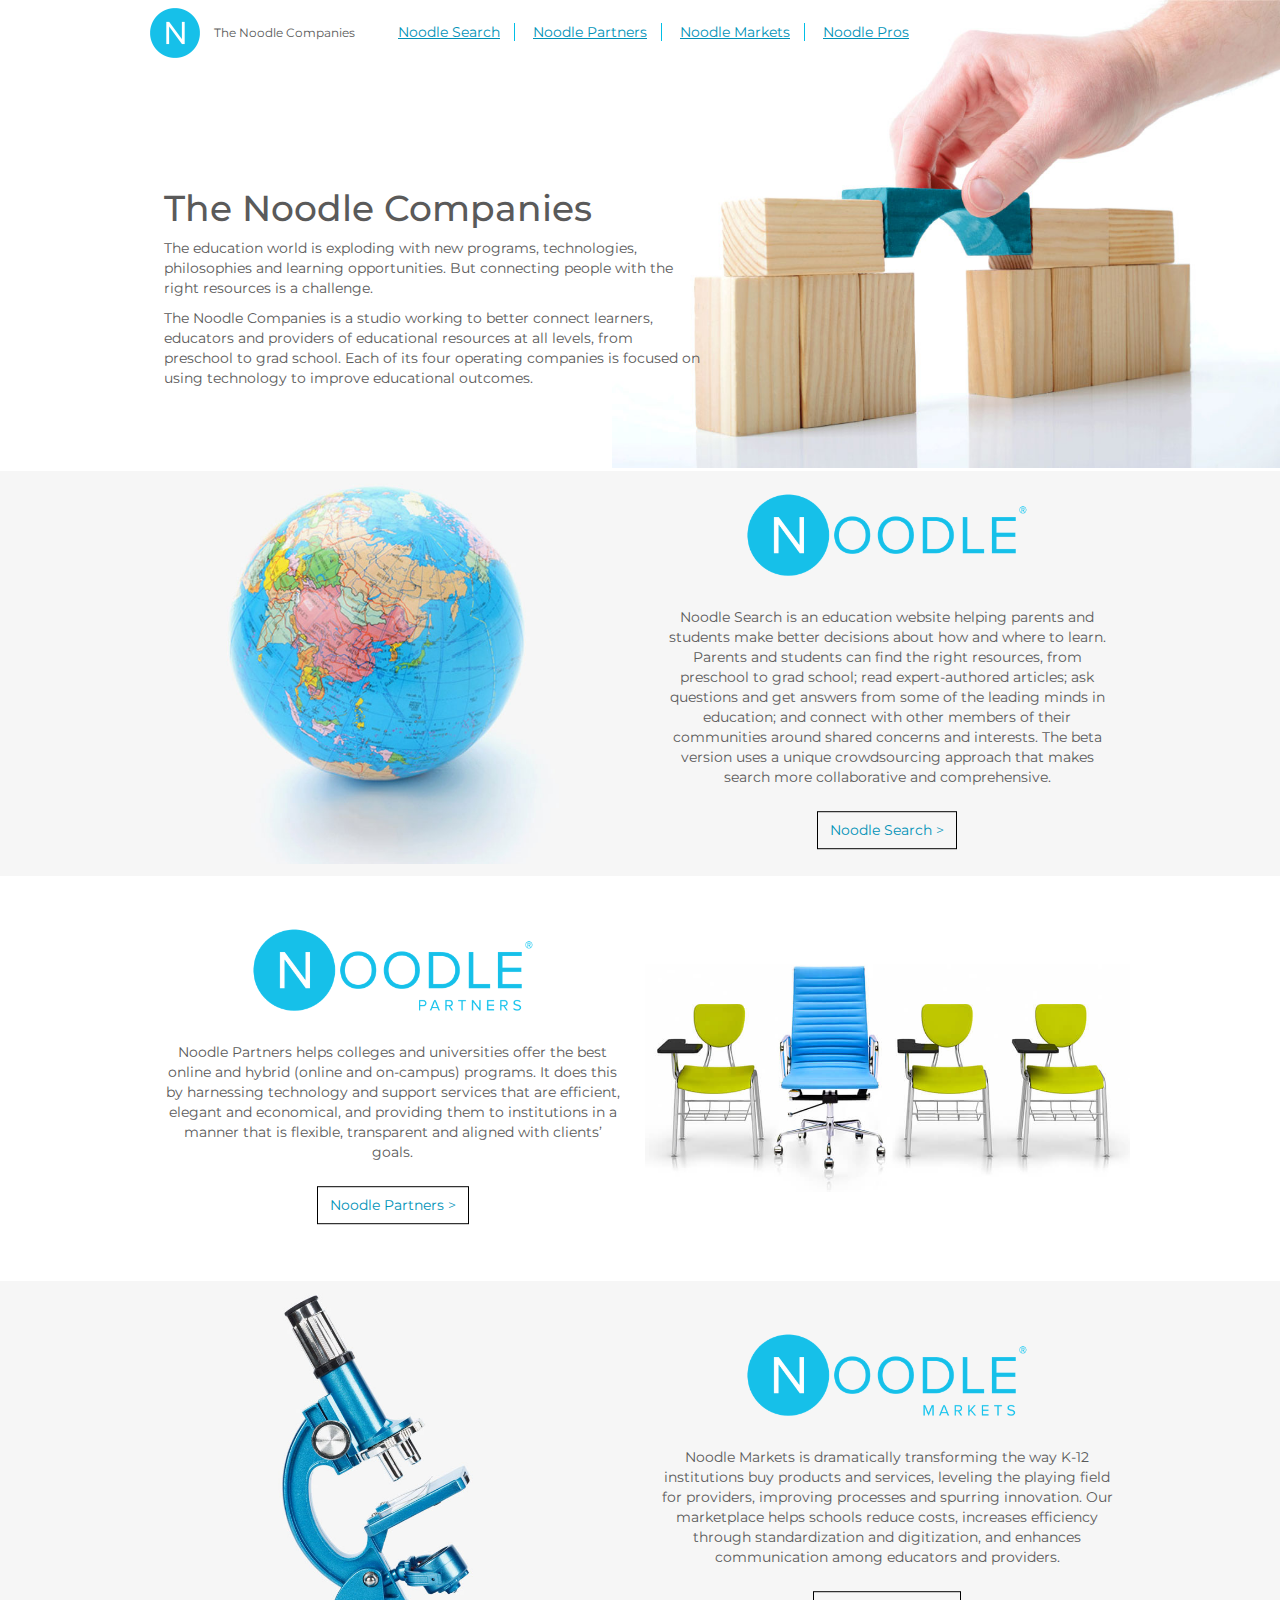
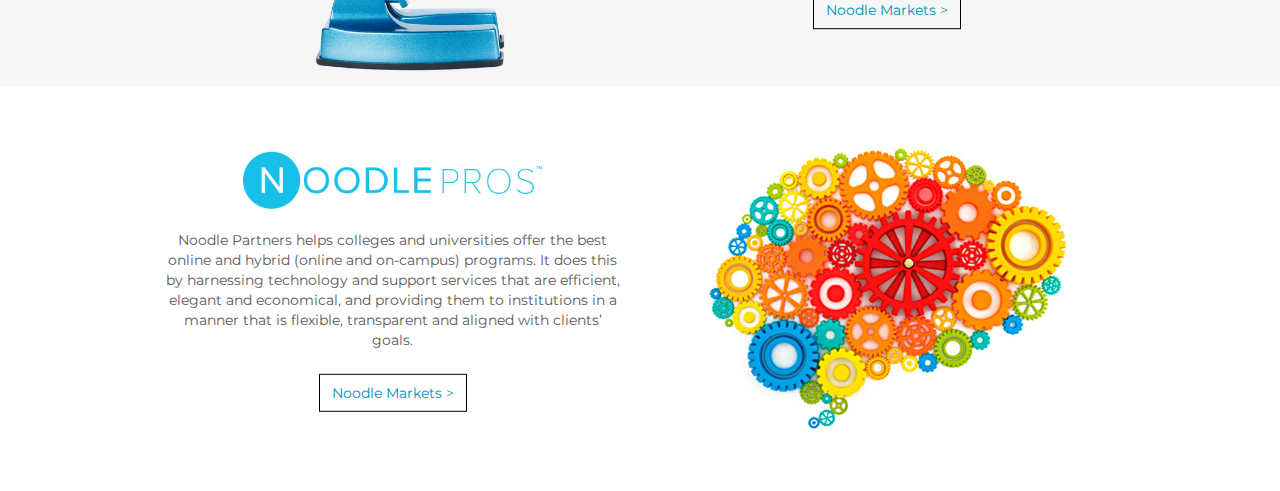
==== new_index.html @ 0f996d15 "fixed up top section -- lastly create mobile menu" ====
<!DOCTYPE html>

<!--

Hey there curious internet friend! 

We had to build this in one day, so it's not our usual high-quality stuff. That said: we're hiring!

https://www.noodle.com/careers

-->


<html lang="en">
  <head>
    <meta charset="utf-8">
    <meta http-equiv="X-UA-Compatible" content="IE=edge">
    <meta name="viewport" content="width=device-width, initial-scale=1">
    <!-- The above 3 meta tags *must* come first in the head; any other head content must come *after* these tags -->
    <meta name="description" content="">
    <meta name="author" content="">
    <!-- <link rel="icon" href="./favicon.ico"> -->

    <title>Noodle Companies</title>

    <link href='https://fonts.googleapis.com/css?family=Montserrat:400,700' rel='stylesheet' type='text/css'>
    <!-- Bootstrap core CSS -->
    <link href="./css/bootstrap.min.css" rel="stylesheet">
    <link rel="stylesheet" href="./css/styles.min.css">
    <!-- HTML5 shim and Respond.js for IE8 support of HTML5 elements and media queries -->
    <!--[if lt IE 9]>
      <script src="https://oss.maxcdn.com/html5shiv/3.7.2/html5shiv.min.js"></script>
      <script src="https://oss.maxcdn.com/respond/1.4.2/respond.min.js"></script>
    <![endif]-->

    <!-- Custom styles for this template -->
    <link href="./css/carousel.css" rel="stylesheet">
  </head>
<!-- NAVBAR
================================================== -->

  <body>
    
    <div class="abs building-block" style="background-image:url(./img/blue-block-banner.jpg);width: 100%;height: 52vh;background-size: cover;background-position: 50% 17%;"></div>
    
    <div class="navBar">
      <div class="wrapper">
        <div class="logo-container">
          <img src="./img/round-logo.png" alt="">
          <p>The Noodle Companies</p>
        </div>
        <div class="navItems">
          <a href="#search">Noodle Search</a>
          <a href="#partners">Noodle Partners</a>
          <a href="#markets">Noodle Markets</a>
          <a href="#pros">Noodle Pros</a>
        </div>
      </div>
    </div>

    <section id="partners" class="noodle-companies span12">
      <div class="wrapper">
        <div class="span7 copy">
          <div class="vertical-align">
            <h1 class="title">The Noodle Companies</h1>
            <p>The education world is exploding with new programs, technologies, philosophies and learning opportunities.  But connecting people with the right resources is a challenge.</p>
            <p>The Noodle Companies is a studio working to better connect learners, educators and providers of educational resources at all levels, from preschool to grad school.  Each of its four operating companies is focused on using technology to improve educational outcomes.</p>
          </div>
        </div>        
      </div>
    </section>
    <!--<section class="companies span12">
      <div class="wrapper">
        <div class="copy span5">
          <h1 class="title">The Noodle Companies</h1>
          <p>The education world is exploding with innovative new technologies, curricula, courses, and schools. But no one can find them, or know if they're any good.</p>
          <p>The mission of the Noodle Companies is to increase transparency and efficiency in education; in doing so, we'll make it easier for the better technologies, schools, and curricula to rise to the top. Our first three companies are starting to take shape:</p>
        </div>
        <div class="span7 col image-col">
          <img src="./img/blue-block.png" alt="">
        </div>
      </div>
    </section>-->

    <section id="search" class="noodle-search span12">
      <div class="wrapper">
        <div class="span6 image-col">
          <div class="vertical-align">
            <img src="./img/globe-gray.jpg" alt="">
          </div>
        </div>
        <div class="span6 col copy">
          <div class="vertical-align">
            <img src="./img/noodleLogo1000px.png" alt="">
            <p>Noodle Search is an education website helping parents and students make better decisions about how and where to learn. Parents and students can find the right resources, from preschool to grad school; read expert-authored articles; ask questions and get answers from some of the leading minds in education; and connect with other members of their communities around shared concerns and interests. The beta version uses a unique crowdsourcing approach that makes search more collaborative and comprehensive. </p>
            <div class="cta">
              <a href="">Noodle Search ></a>
            </div>
          </div>
        </div>
      </div>
    </section>

    <section id="partners" class="noodle-partners span12">
      <div class="wrapper">
        <div class="span6 copy">
          <div class="vertical-align">
            <img src="./img/noodlePartners1000px.png" alt="">
            <p>Noodle Partners helps colleges and universities offer the best online and hybrid (online and on-campus) programs.  It does this by harnessing technology and support services that are efficient, elegant and economical, and providing them to institutions in a manner that is flexible, transparent and aligned with clients’ goals. </p>
            <div class="cta">
              <a href="">Noodle Partners ></a>
            </div>
          </div>
        </div>
        <div class="span6 col image-col">
          <div class="vertical-align">
            <img class="vertical-align" src="./img/chairs.jpg" alt="">
          </div>
        </div>
      </div>
    </section>

    <section id="markets" class="noodle-markets span12">
      <div class="wrapper">
        <div class="span6 image-col">
          <div class="vertical-align">
            <img src="./img/microscope.jpg" alt="">
          </div>
        </div>
        <div class="span6 col copy">
          <div class="vertical-align">
            <img src="./img/noodleMarkets1000px.png" alt="">
            <p>Noodle Markets is dramatically transforming the way K-12 institutions buy products and services, leveling the playing field for providers, improving processes and spurring innovation. Our marketplace helps schools reduce costs, increases efficiency through standardization and digitization, and enhances communication among educators and providers. </p>
            <div class="cta">
              <a href="">Noodle Markets ></a>
            </div>
          </div>
        </div>
      </div>
    </section>

    <section id="pros" class="noodle-pros span12">
      <div class="wrapper">
        <div class="span6 copy">
          <div class="vertical-align">
            <img src="./img/noodlepros.png" alt="">
            <p>Noodle Partners helps colleges and universities offer the best online and hybrid (online and on-campus) programs.  It does this by harnessing technology and support services that are efficient, elegant and economical, and providing them to institutions in a manner that is flexible, transparent and aligned with clients’ goals. </p>
            <div class="cta">
              <a href="">Noodle Markets ></a>
            </div>
          </div>
        </div>
        <div class="span6 col image-col">
          <div class="vertical-align">
            <img style="padding:10%" src="./img/brain.jpg" alt="">
          </div>
        </div>
      </div>
    </section>

    <footer>

    </footer>
    <!-- Bootstrap core JavaScript
    ================================================== -->
    <!-- Placed at the end of the document so the pages load faster -->
    <script src="https://ajax.googleapis.com/ajax/libs/jquery/1.11.2/jquery.min.js"></script>
    <script src="./js/bootstrap.min.js"></script>
    <!-- IE10 viewport hack for Surface/desktop Windows 8 bug -->
    <script src="./js/ie10-viewport-bug-workaround.js"></script>
  </body>
</html>
---- css/styles.min.css ----
.span2{width:15.83333%;float:left}.span3{width:24.25%;float:left}.span4{width:32.66667%;float:left}.span5{width:41.08333%;float:left}.span6{width:49.5%;float:left}.span7{width:57.91667%;float:left}.span8{width:66.33333%;float:left}.span9{width:74.75%;float:left}.span10{width:83.16667%;float:left}.span11{width:91.58333%;float:left}.span12{width:100%;float:left}.rel,.vertical-align,.content-section,.noodle-search,.noodle-markets,.noodle-partners,.noodle-pros,.noodle-companies,.navBar,.noodle-search .wrapper .copy,.noodle-markets .wrapper .copy,.noodle-partners .wrapper .copy,.noodle-pros .wrapper .copy,.noodle-companies .wrapper .copy{position:relative}.center,.noodle-search .wrapper .image-col,.noodle-markets .wrapper .image-col,.noodle-partners .wrapper .image-col,.noodle-pros .wrapper .image-col,.noodle-companies .wrapper .image-col,.noodle-search .wrapper .copy,.noodle-markets .wrapper .copy,.noodle-partners .wrapper .copy,.noodle-pros .wrapper .copy,.noodle-companies .wrapper .copy{text-align:center}.abs{position:absolute}.col{margin-left:1%}img{max-width:100%;max-height:100%}.vertical-align{top:50%;transform:translateY(-50%)}.inline,.cta,.navBar .logo-container,.navBar .logo-container p,.navBar .navItems{display:inline-block}.overflow-hide{overflow:hidden}.content-section,.noodle-search,.noodle-markets,.noodle-partners,.noodle-pros,.noodle-companies{height:45vh;padding:0 17px}.cta{margin:1em 0;border:1px solid black;box-sizing:content-box}.cta a{padding:8px 12px;display:block}.wrapper{max-width:980px;margin:0 auto;height:100%}.navBar{padding:8px 14px;max-height:8vh;z-index:2}.navBar .logo-container{width:230px}.navBar .logo-container img{width:50px;margin-right:10px}.navBar .logo-container p{font-size:12px}.navBar .navItems a{padding:0 1em;text-decoration:underline;border-right:1px solid #00bfe7}.navBar .navItems a:last-child{border:none}.noodle-search.noodle-search,.noodle-search.noodle-markets,.noodle-markets.noodle-search,.noodle-markets.noodle-markets,.noodle-partners.noodle-search,.noodle-partners.noodle-markets,.noodle-pros.noodle-search,.noodle-pros.noodle-markets,.noodle-companies.noodle-search,.noodle-companies.noodle-markets{background-color:#F6F6F6}.noodle-search.noodle-companies,.noodle-markets.noodle-companies,.noodle-partners.noodle-companies,.noodle-pros.noodle-companies,.noodle-companies.noodle-companies{max-height:60vh}.noodle-search.noodle-companies .copy,.noodle-markets.noodle-companies .copy,.noodle-partners.noodle-companies .copy,.noodle-pros.noodle-companies .copy,.noodle-companies.noodle-companies .copy{text-align:left}.noodle-search .wrapper,.noodle-markets .wrapper,.noodle-partners .wrapper,.noodle-pros .wrapper,.noodle-companies .wrapper{padding:1% 0}.noodle-search .wrapper .image-col,.noodle-markets .wrapper .image-col,.noodle-partners .wrapper .image-col,.noodle-pros .wrapper .image-col,.noodle-companies .wrapper .image-col{height:100%;overflow:hidden}.noodle-search .wrapper .image-col .vertical-align,.noodle-markets .wrapper .image-col .vertical-align,.noodle-partners .wrapper .image-col .vertical-align,.noodle-pros .wrapper .image-col .vertical-align,.noodle-companies .wrapper .image-col .vertical-align{height:100%}.noodle-search .wrapper .image-col .vertical-align img,.noodle-markets .wrapper .image-col .vertical-align img,.noodle-partners .wrapper .image-col .vertical-align img,.noodle-pros .wrapper .image-col .vertical-align img,.noodle-companies .wrapper .image-col .vertical-align img{max-height:100%;object-fit:contain}.noodle-search .wrapper .copy,.noodle-markets .wrapper .copy,.noodle-partners .wrapper .copy,.noodle-pros .wrapper .copy,.noodle-companies .wrapper .copy{padding:.5em 1em;height:100%}.noodle-search .wrapper .copy img,.noodle-markets .wrapper .copy img,.noodle-partners .wrapper .copy img,.noodle-pros .wrapper .copy img,.noodle-companies .wrapper .copy img{width:300px;margin-bottom:1.5em}@media screen and (max-width: 900px){.span6,.span7{width:100%}.title{text-align:center}.vertical-align{top:0;transform:translateY(0)}.copy p{font-size:14px}.copy img{width:175px !important}.content-section,.noodle-search,.noodle-markets,.noodle-partners,.noodle-pros,.noodle-companies{height:auto}.image-col img{display:none}.building-block{display:none}}
---- css/carousel.css ----
/* GLOBAL STYLES
-------------------------------------------------- */
/* Padding below the footer and lighter body text */

body {
  padding-bottom: 40px;
  color: #5a5a5a;
}


/* CUSTOMIZE THE NAVBAR
-------------------------------------------------- */

/* Special class on .container surrounding .navbar, used for positioning it into place. */
.navbar-wrapper {
  position: absolute;
  top: 0;
  right: 0;
  left: 0;
  z-index: 20;
}

/* Flip around the padding for proper display in narrow viewports */
.navbar-wrapper > .container {
  padding-right: 0;
  padding-left: 0;
}
.navbar-wrapper .navbar {
  padding-right: 15px;
  padding-left: 15px;
}
.navbar-wrapper .navbar .container {
  width: auto;
}


/* CUSTOMIZE THE CAROUSEL
-------------------------------------------------- */

/* Carousel base class */
.carousel {
  height: 400px;
  margin-bottom: 60px;
}
/* Since positioning the image, we need to help out the caption */

.carousel-caption {
  z-index: 10;
    top: 0px;
    bottom: auto;
}

@media screen and (min-width: 768px) {
  .carousel-caption {
  left:15%;
  right:15%;
  padding-bottom:10px;
  top:10px;
}
}

/* Declare heights because of positioning of img element */
.carousel .item {
  height: 400px;
  background-color: #777;
}
.carousel-inner > .item > img {
  position: absolute;
  top: 0;
  left: 0;
  min-width: 100%;
  height: 500px;
}


/* MARKETING CONTENT
-------------------------------------------------- */

/* Center align the text within the three columns below the carousel */
.marketing .col-lg-4 {
  margin-bottom: 20px;
  text-align: center;
}
.marketing h2 {
  font-weight: normal;
}
.marketing .col-lg-4 p {
  margin-right: 10px;
  margin-left: 10px;
}


/* Featurettes
------------------------- */

.featurette-divider {
  margin: 80px 0; /* Space out the Bootstrap <hr> more */
}

/* Thin out the marketing headings */
.featurette-heading {
  font-weight: 300;
  line-height: 1;
  letter-spacing: -1px;
}


/* RESPONSIVE CSS
-------------------------------------------------- */

@media (min-width: 768px) {
  /* Navbar positioning foo */
  .navbar-wrapper {
    margin-top: 20px;
  }
  .navbar-wrapper .container {
    padding-right: 15px;
    padding-left: 15px;
  }
  .navbar-wrapper .navbar {
    padding-right: 0;
    padding-left: 0;
  }

  /* The navbar becomes detached from the top, so we round the corners */
  .navbar-wrapper .navbar {
    border-radius: 4px;
  }

  /* Bump up size of carousel content */
  .carousel-caption p {
    margin-bottom: 20px;
    font-size: 21px;
    line-height: 1.4;
  }

  .featurette-heading {
    font-size: 50px;
  }
}

@media (min-width: 992px) {
  .featurette-heading {
    margin-top: 120px;
  }
}
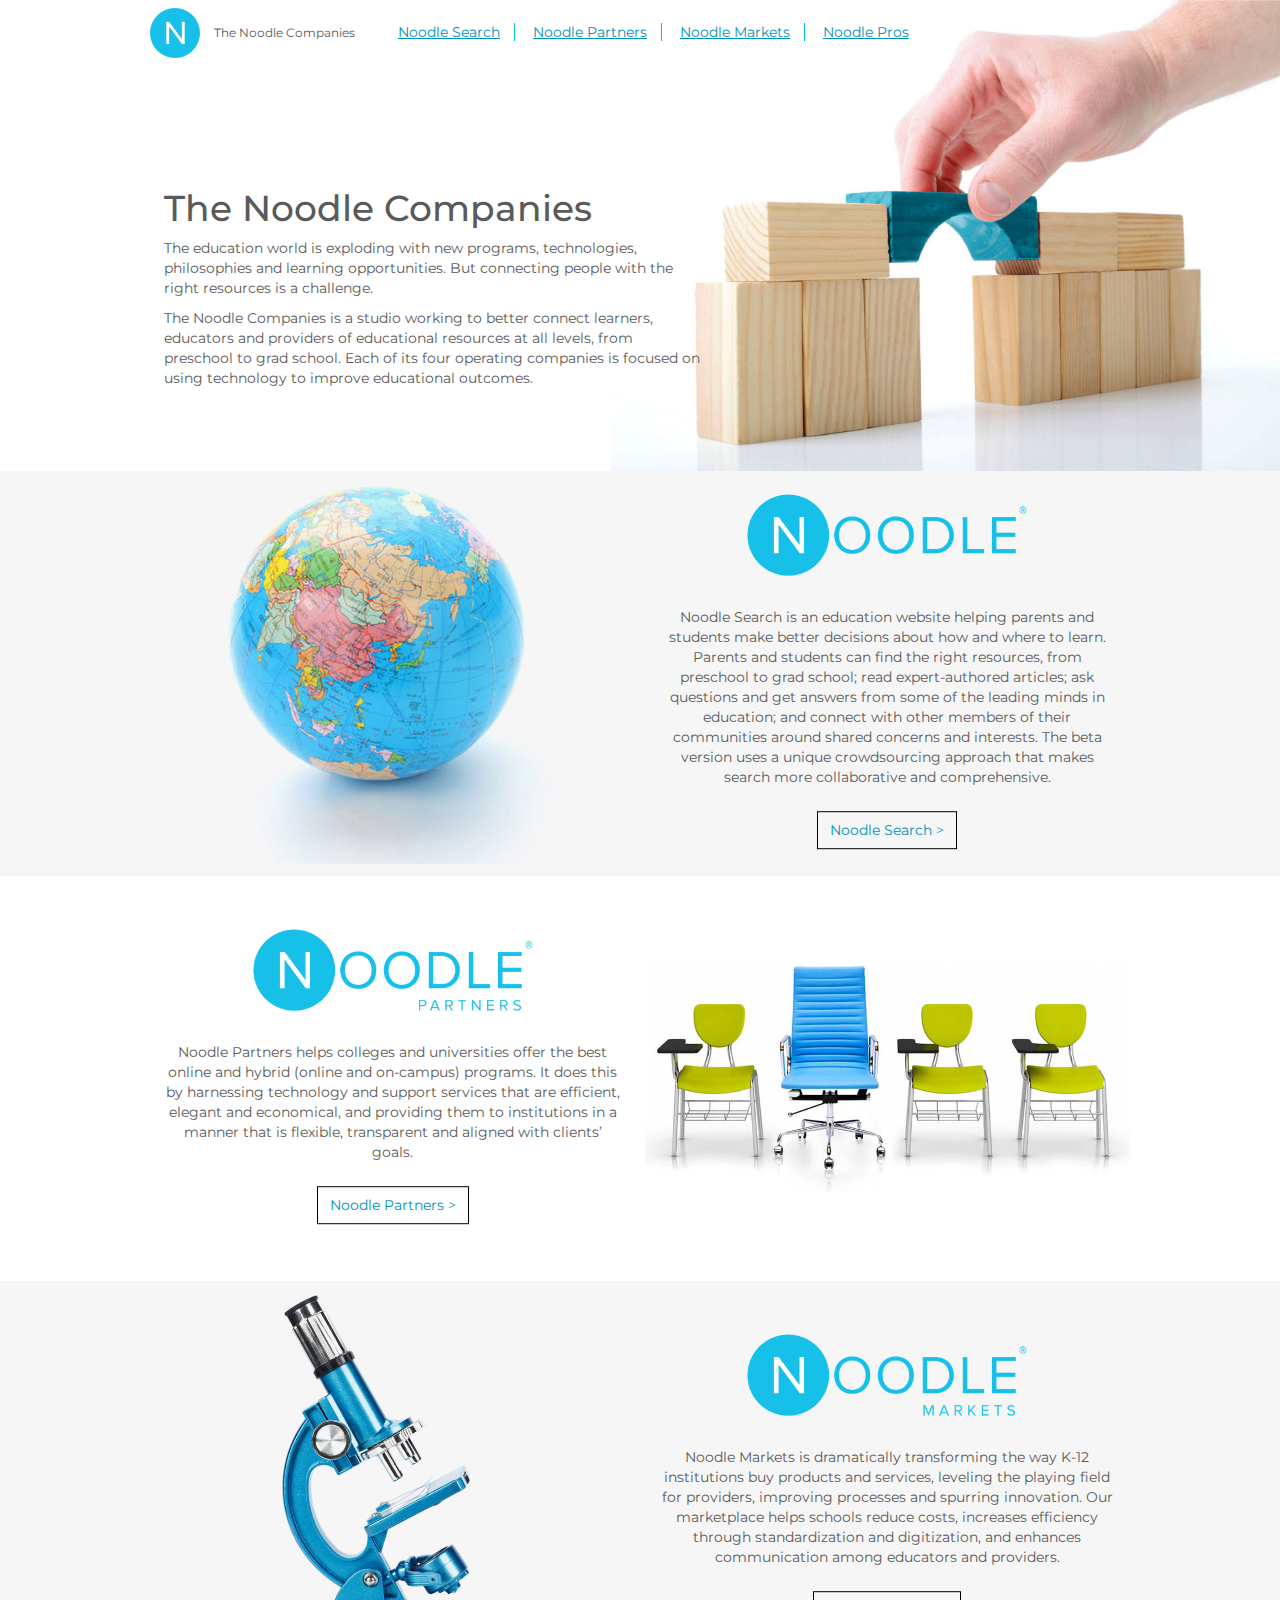
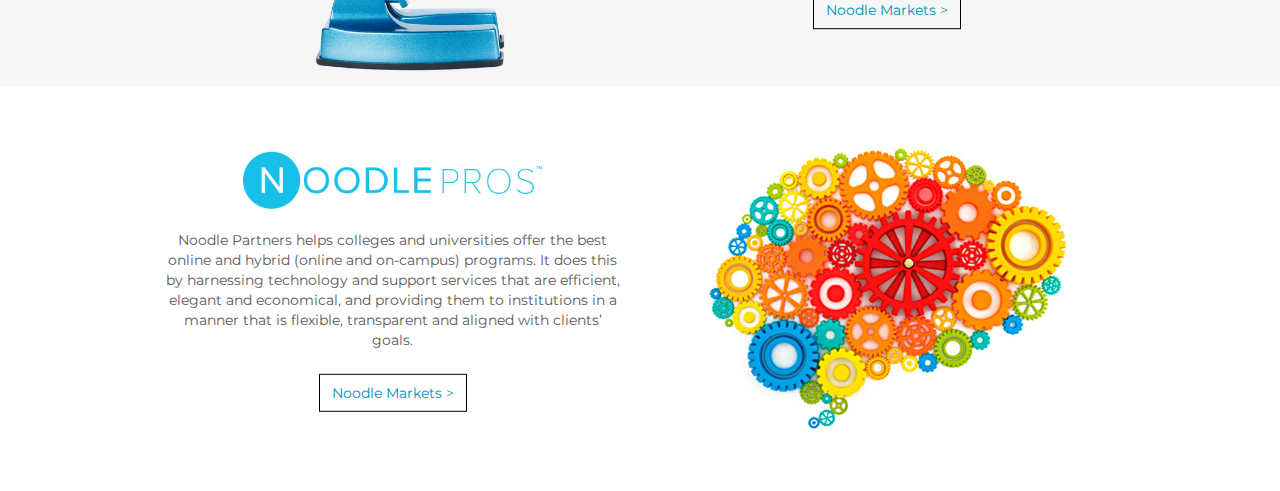
==== commit d57b3259: "minor size adjustment" ====
--- a/new_index.html
+++ b/new_index.html
@@ -43,7 +43,7 @@
 
   <body>
     
-    <div class="abs building-block" style="background-image:url(./img/blue-block-banner.jpg);width: 100%;height: 52vh;background-size: cover;background-position: 50% 17%;"></div>
+    <div class="abs building-block" style="background-image:url(./img/blue-block-banner.jpg);width: 100%;height: 53vh;background-size: cover;background-position: 50% 17%;"></div>
     
     <div class="navBar">
       <div class="wrapper">
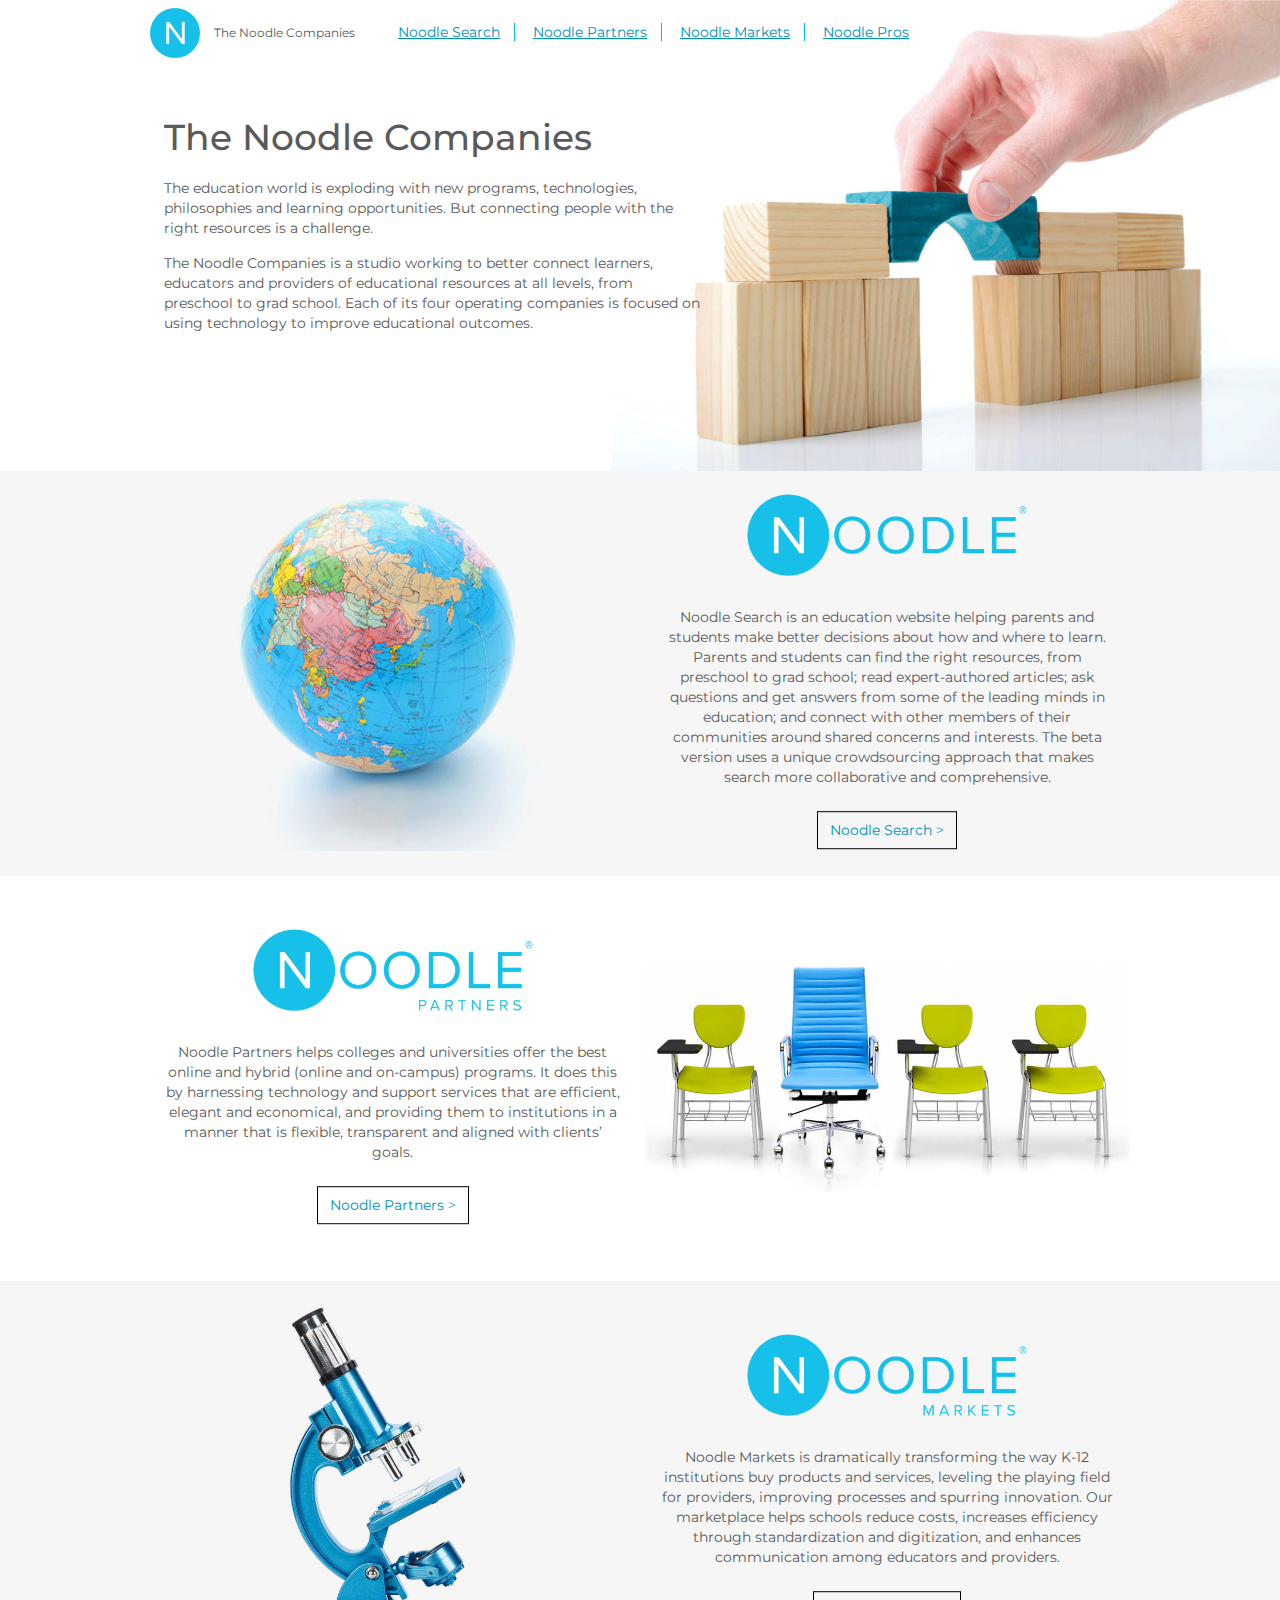
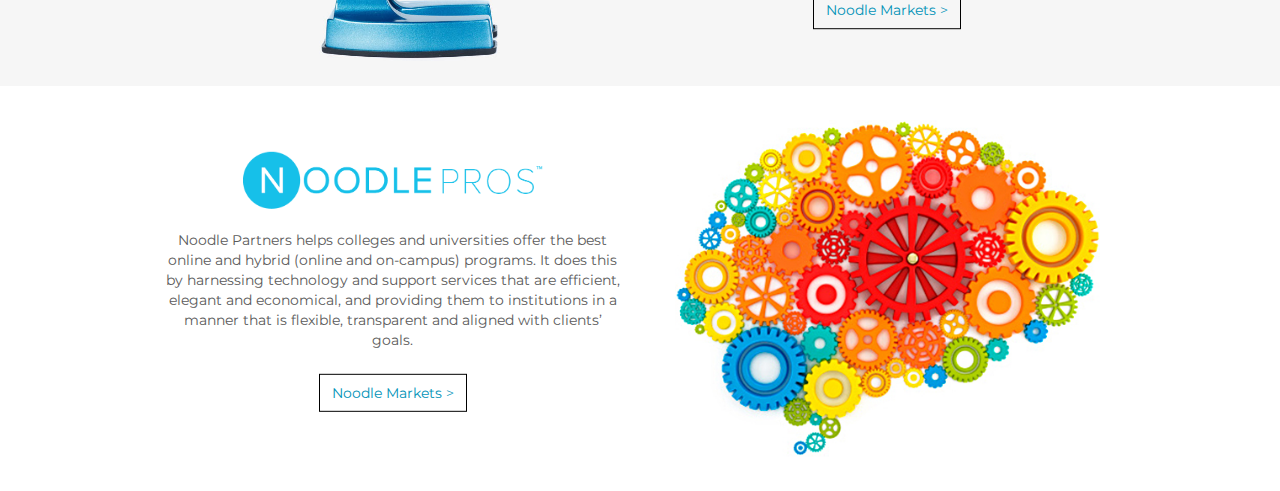
==== commit 1958132b: "space adjustments" ====
--- a/new_index.html
+++ b/new_index.html
@@ -63,11 +63,9 @@
     <section id="partners" class="noodle-companies span12">
       <div class="wrapper">
         <div class="span7 copy">
-          <div class="vertical-align">
-            <h1 class="title">The Noodle Companies</h1>
-            <p>The education world is exploding with new programs, technologies, philosophies and learning opportunities.  But connecting people with the right resources is a challenge.</p>
-            <p>The Noodle Companies is a studio working to better connect learners, educators and providers of educational resources at all levels, from preschool to grad school.  Each of its four operating companies is focused on using technology to improve educational outcomes.</p>
-          </div>
+          <h1 class="title">The Noodle Companies</h1>
+          <p>The education world is exploding with new programs, technologies, philosophies and learning opportunities.  But connecting people with the right resources is a challenge.</p>
+          <p>The Noodle Companies is a studio working to better connect learners, educators and providers of educational resources at all levels, from preschool to grad school.  Each of its four operating companies is focused on using technology to improve educational outcomes.</p>
         </div>        
       </div>
     </section>
@@ -154,7 +152,7 @@
         </div>
         <div class="span6 col image-col">
           <div class="vertical-align">
-            <img style="padding:10%" src="./img/brain.jpg" alt="">
+            <img style="padding:2%" src="./img/brain.jpg" alt="">
           </div>
         </div>
       </div>
--- a/css/styles.min.css
+++ b/css/styles.min.css
@@ -1 +1 @@
-.span2{width:15.83333%;float:left}.span3{width:24.25%;float:left}.span4{width:32.66667%;float:left}.span5{width:41.08333%;float:left}.span6{width:49.5%;float:left}.span7{width:57.91667%;float:left}.span8{width:66.33333%;float:left}.span9{width:74.75%;float:left}.span10{width:83.16667%;float:left}.span11{width:91.58333%;float:left}.span12{width:100%;float:left}.rel,.vertical-align,.content-section,.noodle-search,.noodle-markets,.noodle-partners,.noodle-pros,.noodle-companies,.navBar,.noodle-search .wrapper .copy,.noodle-markets .wrapper .copy,.noodle-partners .wrapper .copy,.noodle-pros .wrapper .copy,.noodle-companies .wrapper .copy{position:relative}.center,.noodle-search .wrapper .image-col,.noodle-markets .wrapper .image-col,.noodle-partners .wrapper .image-col,.noodle-pros .wrapper .image-col,.noodle-companies .wrapper .image-col,.noodle-search .wrapper .copy,.noodle-markets .wrapper .copy,.noodle-partners .wrapper .copy,.noodle-pros .wrapper .copy,.noodle-companies .wrapper .copy{text-align:center}.abs{position:absolute}.col{margin-left:1%}img{max-width:100%;max-height:100%}.vertical-align{top:50%;transform:translateY(-50%)}.inline,.cta,.navBar .logo-container,.navBar .logo-container p,.navBar .navItems{display:inline-block}.overflow-hide{overflow:hidden}.content-section,.noodle-search,.noodle-markets,.noodle-partners,.noodle-pros,.noodle-companies{height:45vh;padding:0 17px}.cta{margin:1em 0;border:1px solid black;box-sizing:content-box}.cta a{padding:8px 12px;display:block}.wrapper{max-width:980px;margin:0 auto;height:100%}.navBar{padding:8px 14px;max-height:8vh;z-index:2}.navBar .logo-container{width:230px}.navBar .logo-container img{width:50px;margin-right:10px}.navBar .logo-container p{font-size:12px}.navBar .navItems a{padding:0 1em;text-decoration:underline;border-right:1px solid #00bfe7}.navBar .navItems a:last-child{border:none}.noodle-search.noodle-search,.noodle-search.noodle-markets,.noodle-markets.noodle-search,.noodle-markets.noodle-markets,.noodle-partners.noodle-search,.noodle-partners.noodle-markets,.noodle-pros.noodle-search,.noodle-pros.noodle-markets,.noodle-companies.noodle-search,.noodle-companies.noodle-markets{background-color:#F6F6F6}.noodle-search.noodle-companies,.noodle-markets.noodle-companies,.noodle-partners.noodle-companies,.noodle-pros.noodle-companies,.noodle-companies.noodle-companies{max-height:60vh}.noodle-search.noodle-companies .copy,.noodle-markets.noodle-companies .copy,.noodle-partners.noodle-companies .copy,.noodle-pros.noodle-companies .copy,.noodle-companies.noodle-companies .copy{text-align:left}.noodle-search .wrapper,.noodle-markets .wrapper,.noodle-partners .wrapper,.noodle-pros .wrapper,.noodle-companies .wrapper{padding:1% 0}.noodle-search .wrapper .image-col,.noodle-markets .wrapper .image-col,.noodle-partners .wrapper .image-col,.noodle-pros .wrapper .image-col,.noodle-companies .wrapper .image-col{height:100%;overflow:hidden}.noodle-search .wrapper .image-col .vertical-align,.noodle-markets .wrapper .image-col .vertical-align,.noodle-partners .wrapper .image-col .vertical-align,.noodle-pros .wrapper .image-col .vertical-align,.noodle-companies .wrapper .image-col .vertical-align{height:100%}.noodle-search .wrapper .image-col .vertical-align img,.noodle-markets .wrapper .image-col .vertical-align img,.noodle-partners .wrapper .image-col .vertical-align img,.noodle-pros .wrapper .image-col .vertical-align img,.noodle-companies .wrapper .image-col .vertical-align img{max-height:100%;object-fit:contain}.noodle-search .wrapper .copy,.noodle-markets .wrapper .copy,.noodle-partners .wrapper .copy,.noodle-pros .wrapper .copy,.noodle-companies .wrapper .copy{padding:.5em 1em;height:100%}.noodle-search .wrapper .copy img,.noodle-markets .wrapper .copy img,.noodle-partners .wrapper .copy img,.noodle-pros .wrapper .copy img,.noodle-companies .wrapper .copy img{width:300px;margin-bottom:1.5em}@media screen and (max-width: 900px){.span6,.span7{width:100%}.title{text-align:center}.vertical-align{top:0;transform:translateY(0)}.copy p{font-size:14px}.copy img{width:175px !important}.content-section,.noodle-search,.noodle-markets,.noodle-partners,.noodle-pros,.noodle-companies{height:auto}.image-col img{display:none}.building-block{display:none}}
+.span2{width:15.83333%;float:left}.span3{width:24.25%;float:left}.span4{width:32.66667%;float:left}.span5{width:41.08333%;float:left}.span6{width:49.5%;float:left}.span7{width:57.91667%;float:left}.span8{width:66.33333%;float:left}.span9{width:74.75%;float:left}.span10{width:83.16667%;float:left}.span11{width:91.58333%;float:left}.span12{width:100%;float:left}.rel,.vertical-align,.content-section,.noodle-search,.noodle-markets,.noodle-partners,.noodle-pros,.noodle-companies,.navBar,.noodle-search .wrapper .copy,.noodle-markets .wrapper .copy,.noodle-partners .wrapper .copy,.noodle-pros .wrapper .copy,.noodle-companies .wrapper .copy{position:relative}.center,.noodle-search .wrapper .image-col,.noodle-markets .wrapper .image-col,.noodle-partners .wrapper .image-col,.noodle-pros .wrapper .image-col,.noodle-companies .wrapper .image-col,.noodle-search .wrapper .copy,.noodle-markets .wrapper .copy,.noodle-partners .wrapper .copy,.noodle-pros .wrapper .copy,.noodle-companies .wrapper .copy{text-align:center}.abs{position:absolute}.col{margin-left:1%}img{max-width:100%;max-height:100%}.vertical-align{top:50%;transform:translateY(-50%)}.title{margin-bottom:20px}.inline,.cta,.navBar .logo-container,.navBar .logo-container p,.navBar .navItems{display:inline-block}.overflow-hide{overflow:hidden}.content-section,.noodle-search,.noodle-markets,.noodle-partners,.noodle-pros,.noodle-companies{height:45vh;padding:0 17px}.cta{margin:1em 0;border:1px solid black;box-sizing:content-box}.cta a{padding:8px 12px;display:block}.wrapper{max-width:980px;margin:0 auto;height:100%}.navBar{padding:8px 14px;max-height:8vh;z-index:2}.navBar .logo-container{width:230px}.navBar .logo-container img{width:50px;margin-right:10px}.navBar .logo-container p{font-size:12px}.navBar .navItems a{padding:0 1em;text-decoration:underline;border-right:1px solid #00bfe7}.navBar .navItems a:last-child{border:none}.noodle-search.noodle-search,.noodle-search.noodle-markets,.noodle-markets.noodle-search,.noodle-markets.noodle-markets,.noodle-partners.noodle-search,.noodle-partners.noodle-markets,.noodle-pros.noodle-search,.noodle-pros.noodle-markets,.noodle-companies.noodle-search,.noodle-companies.noodle-markets{background-color:#F6F6F6}.noodle-search.noodle-companies,.noodle-markets.noodle-companies,.noodle-partners.noodle-companies,.noodle-pros.noodle-companies,.noodle-companies.noodle-companies{max-height:60vh}.noodle-search.noodle-companies .copy,.noodle-markets.noodle-companies .copy,.noodle-partners.noodle-companies .copy,.noodle-pros.noodle-companies .copy,.noodle-companies.noodle-companies .copy{text-align:left}.noodle-search.noodle-companies .copy p,.noodle-markets.noodle-companies .copy p,.noodle-partners.noodle-companies .copy p,.noodle-pros.noodle-companies .copy p,.noodle-companies.noodle-companies .copy p{margin-bottom:15px}.noodle-search .wrapper,.noodle-markets .wrapper,.noodle-partners .wrapper,.noodle-pros .wrapper,.noodle-companies .wrapper{padding:2% 0}.noodle-search .wrapper .image-col,.noodle-markets .wrapper .image-col,.noodle-partners .wrapper .image-col,.noodle-pros .wrapper .image-col,.noodle-companies .wrapper .image-col{height:100%;overflow:hidden}.noodle-search .wrapper .image-col .vertical-align,.noodle-markets .wrapper .image-col .vertical-align,.noodle-partners .wrapper .image-col .vertical-align,.noodle-pros .wrapper .image-col .vertical-align,.noodle-companies .wrapper .image-col .vertical-align{height:100%}.noodle-search .wrapper .image-col .vertical-align img,.noodle-markets .wrapper .image-col .vertical-align img,.noodle-partners .wrapper .image-col .vertical-align img,.noodle-pros .wrapper .image-col .vertical-align img,.noodle-companies .wrapper .image-col .vertical-align img{max-height:100%;object-fit:contain}.noodle-search .wrapper .copy,.noodle-markets .wrapper .copy,.noodle-partners .wrapper .copy,.noodle-pros .wrapper .copy,.noodle-companies .wrapper .copy{padding:.5em 1em;height:100%}.noodle-search .wrapper .copy img,.noodle-markets .wrapper .copy img,.noodle-partners .wrapper .copy img,.noodle-pros .wrapper .copy img,.noodle-companies .wrapper .copy img{width:300px;margin-bottom:1.5em}@media screen and (max-width: 900px){.span6,.span7{width:100%}.title{text-align:center}.vertical-align{top:0;transform:translateY(0)}.copy p{font-size:14px}.copy img{width:175px !important}.content-section,.noodle-search,.noodle-markets,.noodle-partners,.noodle-pros,.noodle-companies{height:auto}.image-col img{display:none}.building-block{display:none}}
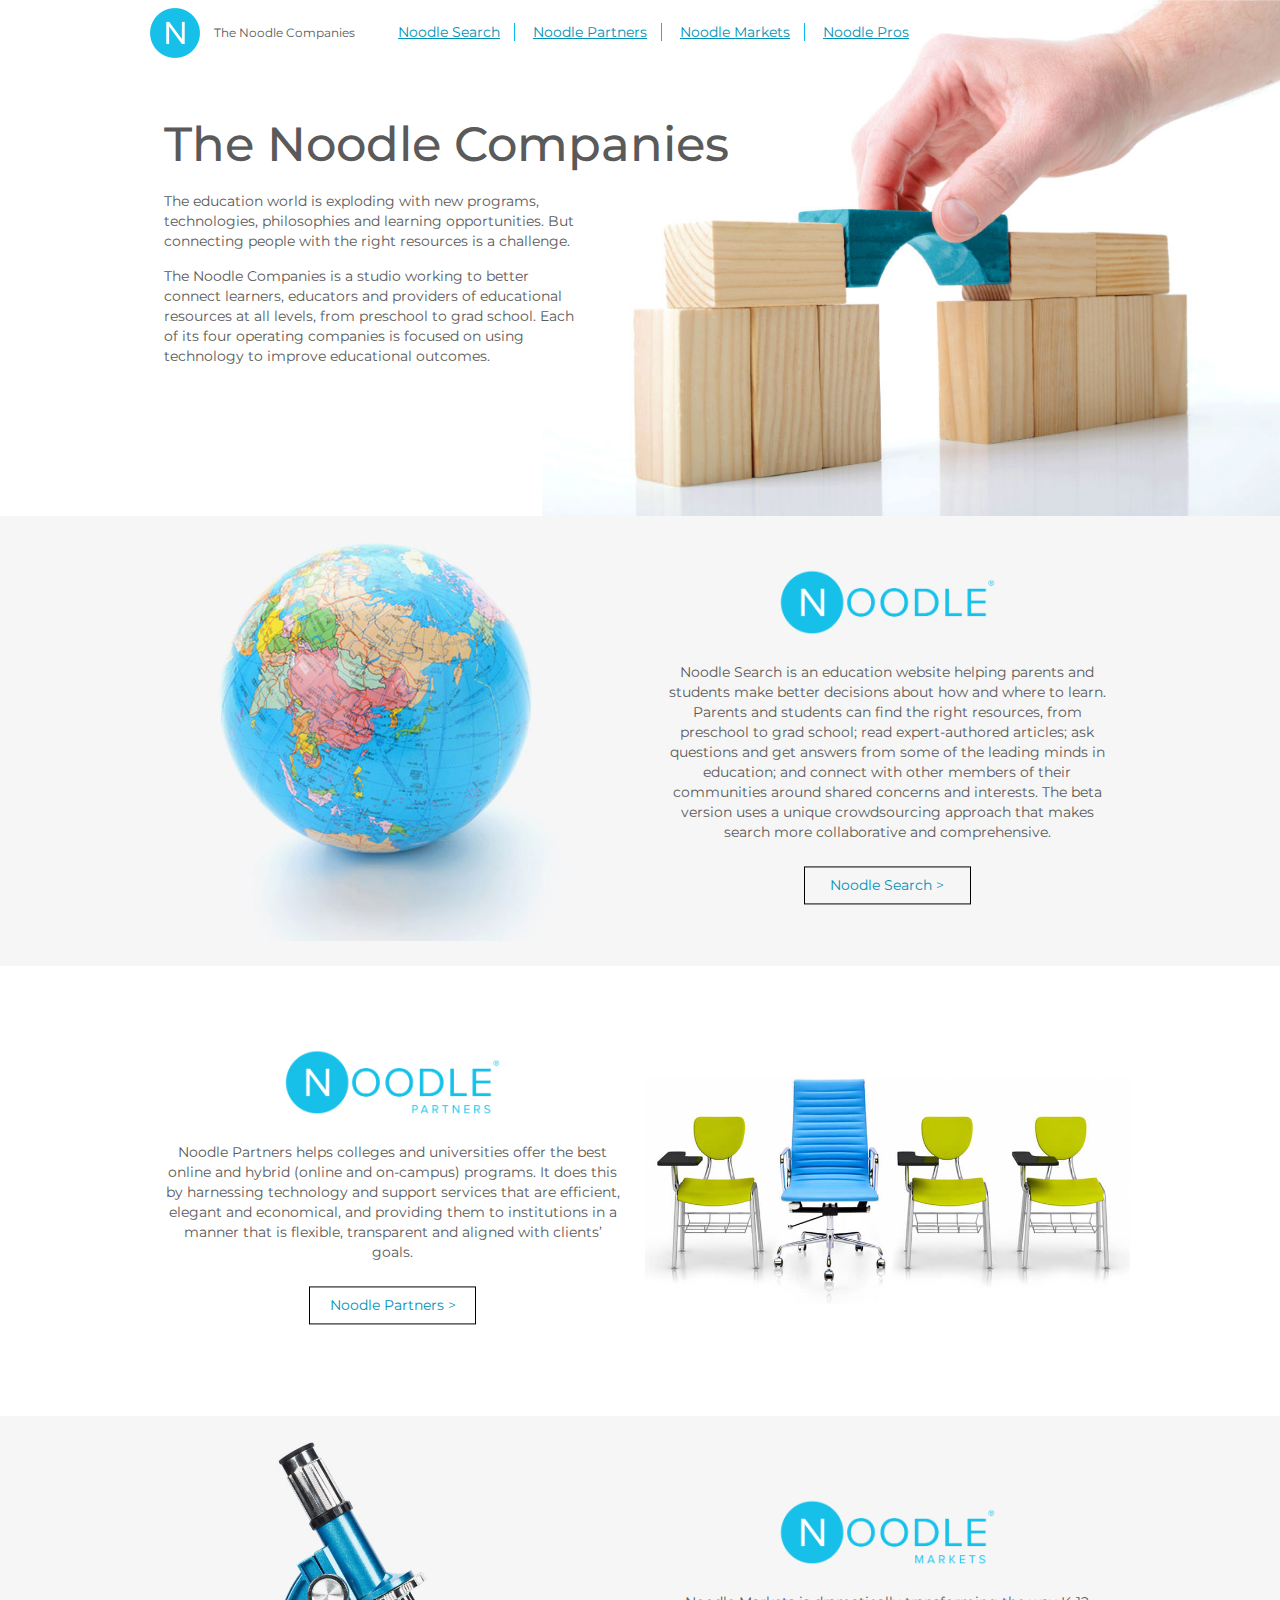
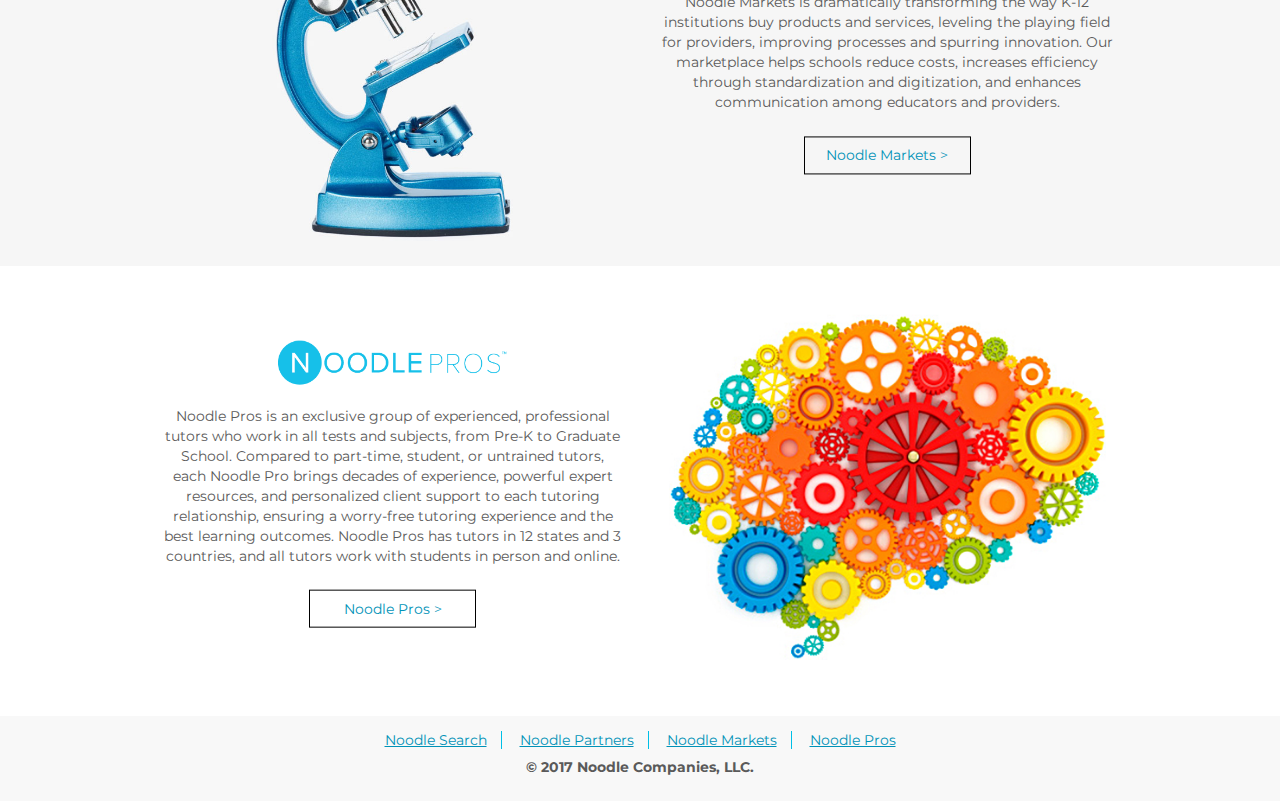
==== commit 07dc5f77: "need to make mobile menu" ====
--- a/new_index.html
+++ b/new_index.html
@@ -43,7 +43,7 @@
 
   <body>
     
-    <div class="abs building-block" style="background-image:url(./img/blue-block-banner.jpg);width: 100%;height: 53vh;background-size: cover;background-position: 50% 17%;"></div>
+    <div class="abs building-block" style="background-image:url(./img/blue-block-banner.jpg);width: 100%;height: 58vh;background-size: cover;background-position: 80% 17%;"></div>
     
     <div class="navBar">
       <div class="wrapper">
@@ -57,15 +57,20 @@
           <a href="#markets">Noodle Markets</a>
           <a href="#pros">Noodle Pros</a>
         </div>
+        <div class="mobile-menu right">
+          <i class="fa fa-bars"></i>
+        </div>
       </div>
     </div>
 
-    <section id="partners" class="noodle-companies span12">
+    <section id="companies" class="noodle-companies span12">
       <div class="wrapper">
-        <div class="span7 copy">
-          <h1 class="title">The Noodle Companies</h1>
-          <p>The education world is exploding with new programs, technologies, philosophies and learning opportunities.  But connecting people with the right resources is a challenge.</p>
-          <p>The Noodle Companies is a studio working to better connect learners, educators and providers of educational resources at all levels, from preschool to grad school.  Each of its four operating companies is focused on using technology to improve educational outcomes.</p>
+        <div class="span8 copy">
+          <div class="span12"><h1 class="title">The Noodle Companies</h1></div>
+          <div class="span8">  
+            <p>The education world is exploding with new programs, technologies, philosophies and learning opportunities.  But connecting people with the right resources is a challenge.</p>
+            <p>The Noodle Companies is a studio working to better connect learners, educators and providers of educational resources at all levels, from preschool to grad school.  Each of its four operating companies is focused on using technology to improve educational outcomes.</p>
+          </div>
         </div>        
       </div>
     </section>
@@ -94,7 +99,7 @@
             <img src="./img/noodleLogo1000px.png" alt="">
             <p>Noodle Search is an education website helping parents and students make better decisions about how and where to learn. Parents and students can find the right resources, from preschool to grad school; read expert-authored articles; ask questions and get answers from some of the leading minds in education; and connect with other members of their communities around shared concerns and interests. The beta version uses a unique crowdsourcing approach that makes search more collaborative and comprehensive. </p>
             <div class="cta">
-              <a href="">Noodle Search ></a>
+              <a href="https://noodle.com" target='_blank'>Noodle Search ></a>
             </div>
           </div>
         </div>
@@ -108,7 +113,7 @@
             <img src="./img/noodlePartners1000px.png" alt="">
             <p>Noodle Partners helps colleges and universities offer the best online and hybrid (online and on-campus) programs.  It does this by harnessing technology and support services that are efficient, elegant and economical, and providing them to institutions in a manner that is flexible, transparent and aligned with clients’ goals. </p>
             <div class="cta">
-              <a href="">Noodle Partners ></a>
+              <a href="https://noodle-partners.com" target='_blank'>Noodle Partners ></a>
             </div>
           </div>
         </div>
@@ -132,7 +137,7 @@
             <img src="./img/noodleMarkets1000px.png" alt="">
             <p>Noodle Markets is dramatically transforming the way K-12 institutions buy products and services, leveling the playing field for providers, improving processes and spurring innovation. Our marketplace helps schools reduce costs, increases efficiency through standardization and digitization, and enhances communication among educators and providers. </p>
             <div class="cta">
-              <a href="">Noodle Markets ></a>
+              <a href="https://noodlemarkets.com" target="_blank">Noodle Markets ></a>
             </div>
           </div>
         </div>
@@ -144,23 +149,31 @@
         <div class="span6 copy">
           <div class="vertical-align">
             <img src="./img/noodlepros.png" alt="">
-            <p>Noodle Partners helps colleges and universities offer the best online and hybrid (online and on-campus) programs.  It does this by harnessing technology and support services that are efficient, elegant and economical, and providing them to institutions in a manner that is flexible, transparent and aligned with clients’ goals. </p>
+            <p>Noodle Pros is an exclusive group of experienced, professional tutors who work in all tests and subjects, from Pre-K to Graduate School. Compared to part-time, student, or untrained tutors, each Noodle Pro brings decades of experience, powerful expert resources, and personalized client support to each tutoring relationship, ensuring a worry-free tutoring experience and the best learning outcomes. Noodle Pros has tutors in 12 states and 3 countries, and all tutors work with students in person and online. </p>
             <div class="cta">
-              <a href="">Noodle Markets ></a>
+              <a href="https://noodlepros.com" target='_blank'>Noodle Pros ></a>
             </div>
           </div>
         </div>
         <div class="span6 col image-col">
           <div class="vertical-align">
-            <img style="padding:2%" src="./img/brain.jpg" alt="">
+            <img style="padding:5%" src="./img/brain.jpg" alt="">
           </div>
         </div>
       </div>
     </section>
 
-    <footer>
-
-    </footer>
+      <div class="span12 footer center">
+        <div class="navItems">
+          <a href="#search">Noodle Search</a>
+          <a href="#partners">Noodle Partners</a>
+          <a href="#markets">Noodle Markets</a>
+          <a href="#pros">Noodle Pros</a>
+        </div>
+        <div class="copyright">
+          <p>&copy; 2017 Noodle Companies, LLC.</p>
+        </div>
+      </div>
     <!-- Bootstrap core JavaScript
     ================================================== -->
     <!-- Placed at the end of the document so the pages load faster -->
--- a/css/styles.min.css
+++ b/css/styles.min.css
@@ -1 +1 @@
-.span2{width:15.83333%;float:left}.span3{width:24.25%;float:left}.span4{width:32.66667%;float:left}.span5{width:41.08333%;float:left}.span6{width:49.5%;float:left}.span7{width:57.91667%;float:left}.span8{width:66.33333%;float:left}.span9{width:74.75%;float:left}.span10{width:83.16667%;float:left}.span11{width:91.58333%;float:left}.span12{width:100%;float:left}.rel,.vertical-align,.content-section,.noodle-search,.noodle-markets,.noodle-partners,.noodle-pros,.noodle-companies,.navBar,.noodle-search .wrapper .copy,.noodle-markets .wrapper .copy,.noodle-partners .wrapper .copy,.noodle-pros .wrapper .copy,.noodle-companies .wrapper .copy{position:relative}.center,.noodle-search .wrapper .image-col,.noodle-markets .wrapper .image-col,.noodle-partners .wrapper .image-col,.noodle-pros .wrapper .image-col,.noodle-companies .wrapper .image-col,.noodle-search .wrapper .copy,.noodle-markets .wrapper .copy,.noodle-partners .wrapper .copy,.noodle-pros .wrapper .copy,.noodle-companies .wrapper .copy{text-align:center}.abs{position:absolute}.col{margin-left:1%}img{max-width:100%;max-height:100%}.vertical-align{top:50%;transform:translateY(-50%)}.title{margin-bottom:20px}.inline,.cta,.navBar .logo-container,.navBar .logo-container p,.navBar .navItems{display:inline-block}.overflow-hide{overflow:hidden}.content-section,.noodle-search,.noodle-markets,.noodle-partners,.noodle-pros,.noodle-companies{height:45vh;padding:0 17px}.cta{margin:1em 0;border:1px solid black;box-sizing:content-box}.cta a{padding:8px 12px;display:block}.wrapper{max-width:980px;margin:0 auto;height:100%}.navBar{padding:8px 14px;max-height:8vh;z-index:2}.navBar .logo-container{width:230px}.navBar .logo-container img{width:50px;margin-right:10px}.navBar .logo-container p{font-size:12px}.navBar .navItems a{padding:0 1em;text-decoration:underline;border-right:1px solid #00bfe7}.navBar .navItems a:last-child{border:none}.noodle-search.noodle-search,.noodle-search.noodle-markets,.noodle-markets.noodle-search,.noodle-markets.noodle-markets,.noodle-partners.noodle-search,.noodle-partners.noodle-markets,.noodle-pros.noodle-search,.noodle-pros.noodle-markets,.noodle-companies.noodle-search,.noodle-companies.noodle-markets{background-color:#F6F6F6}.noodle-search.noodle-companies,.noodle-markets.noodle-companies,.noodle-partners.noodle-companies,.noodle-pros.noodle-companies,.noodle-companies.noodle-companies{max-height:60vh}.noodle-search.noodle-companies .copy,.noodle-markets.noodle-companies .copy,.noodle-partners.noodle-companies .copy,.noodle-pros.noodle-companies .copy,.noodle-companies.noodle-companies .copy{text-align:left}.noodle-search.noodle-companies .copy p,.noodle-markets.noodle-companies .copy p,.noodle-partners.noodle-companies .copy p,.noodle-pros.noodle-companies .copy p,.noodle-companies.noodle-companies .copy p{margin-bottom:15px}.noodle-search .wrapper,.noodle-markets .wrapper,.noodle-partners .wrapper,.noodle-pros .wrapper,.noodle-companies .wrapper{padding:2% 0}.noodle-search .wrapper .image-col,.noodle-markets .wrapper .image-col,.noodle-partners .wrapper .image-col,.noodle-pros .wrapper .image-col,.noodle-companies .wrapper .image-col{height:100%;overflow:hidden}.noodle-search .wrapper .image-col .vertical-align,.noodle-markets .wrapper .image-col .vertical-align,.noodle-partners .wrapper .image-col .vertical-align,.noodle-pros .wrapper .image-col .vertical-align,.noodle-companies .wrapper .image-col .vertical-align{height:100%}.noodle-search .wrapper .image-col .vertical-align img,.noodle-markets .wrapper .image-col .vertical-align img,.noodle-partners .wrapper .image-col .vertical-align img,.noodle-pros .wrapper .image-col .vertical-align img,.noodle-companies .wrapper .image-col .vertical-align img{max-height:100%;object-fit:contain}.noodle-search .wrapper .copy,.noodle-markets .wrapper .copy,.noodle-partners .wrapper .copy,.noodle-pros .wrapper .copy,.noodle-companies .wrapper .copy{padding:.5em 1em;height:100%}.noodle-search .wrapper .copy img,.noodle-markets .wrapper .copy img,.noodle-partners .wrapper .copy img,.noodle-pros .wrapper .copy img,.noodle-companies .wrapper .copy img{width:300px;margin-bottom:1.5em}@media screen and (max-width: 900px){.span6,.span7{width:100%}.title{text-align:center}.vertical-align{top:0;transform:translateY(0)}.copy p{font-size:14px}.copy img{width:175px !important}.content-section,.noodle-search,.noodle-markets,.noodle-partners,.noodle-pros,.noodle-companies{height:auto}.image-col img{display:none}.building-block{display:none}}
+.span2{width:15.83333%;float:left}.span3{width:24.25%;float:left}.span4{width:32.66667%;float:left}.span5{width:41.08333%;float:left}.span6{width:49.5%;float:left}.span7{width:57.91667%;float:left}.span8{width:66.33333%;float:left}.span9{width:74.75%;float:left}.span10{width:83.16667%;float:left}.span11{width:91.58333%;float:left}.span12{width:100%;float:left}.rel,.vertical-align,.content-section,.noodle-search,.noodle-markets,.noodle-partners,.noodle-pros,.noodle-companies,.navBar,.noodle-search .wrapper .copy,.noodle-markets .wrapper .copy,.noodle-partners .wrapper .copy,.noodle-pros .wrapper .copy,.noodle-companies .wrapper .copy{position:relative}.center,.noodle-search .wrapper .image-col,.noodle-markets .wrapper .image-col,.noodle-partners .wrapper .image-col,.noodle-pros .wrapper .image-col,.noodle-companies .wrapper .image-col,.noodle-search .wrapper .copy,.noodle-markets .wrapper .copy,.noodle-partners .wrapper .copy,.noodle-pros .wrapper .copy,.noodle-companies .wrapper .copy{text-align:center}.right{text-align:right}.abs{position:absolute}.col{margin-left:1%}img{max-width:100%;max-height:100%}.vertical-align{top:50%;transform:translateY(-50%)}.title{margin-bottom:20px;font-size:48px}.inline,.cta,.navBar .logo-container,.navBar .logo-container p,.navBar .navItems,.footer .navItems{display:inline-block}.overflow-hide{overflow:hidden}.content-section,.noodle-search,.noodle-markets,.noodle-partners,.noodle-pros,.noodle-companies{height:50vh;padding:0 17px}.cta{margin:1em 0;border:1px solid black;box-sizing:content-box;width:165px}.cta a{padding:8px 12px;display:block}.cta:hover{background-color:#00bfe7;transition:all .075s linear}.cta:hover a{color:white;text-decoration:none;transition:all .075s linear}.wrapper{max-width:980px;margin:0 auto;height:100%;overflow:hidden}.navBar{padding:8px 14px;max-height:8vh;z-index:2}.navBar .logo-container{width:230px}.navBar .logo-container img{width:50px;margin-right:10px}.navBar .logo-container p{font-size:12px}.navBar .navItems a{padding:0 1em;text-decoration:underline;border-right:1px solid #00bfe7}.navBar .navItems a:last-child{border:none}.noodle-search.noodle-search,.noodle-search.noodle-markets,.noodle-markets.noodle-search,.noodle-markets.noodle-markets,.noodle-partners.noodle-search,.noodle-partners.noodle-markets,.noodle-pros.noodle-search,.noodle-pros.noodle-markets,.noodle-companies.noodle-search,.noodle-companies.noodle-markets{background-color:#F6F6F6}.noodle-search.noodle-companies,.noodle-markets.noodle-companies,.noodle-partners.noodle-companies,.noodle-pros.noodle-companies,.noodle-companies.noodle-companies{max-height:60vh}.noodle-search.noodle-companies .copy,.noodle-markets.noodle-companies .copy,.noodle-partners.noodle-companies .copy,.noodle-pros.noodle-companies .copy,.noodle-companies.noodle-companies .copy{text-align:left}.noodle-search.noodle-companies .copy p,.noodle-markets.noodle-companies .copy p,.noodle-partners.noodle-companies .copy p,.noodle-pros.noodle-companies .copy p,.noodle-companies.noodle-companies .copy p{margin-bottom:15px}.noodle-search .wrapper,.noodle-markets .wrapper,.noodle-partners .wrapper,.noodle-pros .wrapper,.noodle-companies .wrapper{padding:2% 0}.noodle-search .wrapper .image-col,.noodle-markets .wrapper .image-col,.noodle-partners .wrapper .image-col,.noodle-pros .wrapper .image-col,.noodle-companies .wrapper .image-col{height:100%;overflow:hidden}.noodle-search .wrapper .image-col .vertical-align,.noodle-markets .wrapper .image-col .vertical-align,.noodle-partners .wrapper .image-col .vertical-align,.noodle-pros .wrapper .image-col .vertical-align,.noodle-companies .wrapper .image-col .vertical-align{height:100%}.noodle-search .wrapper .image-col .vertical-align img,.noodle-markets .wrapper .image-col .vertical-align img,.noodle-partners .wrapper .image-col .vertical-align img,.noodle-pros .wrapper .image-col .vertical-align img,.noodle-companies .wrapper .image-col .vertical-align img{max-height:100%;object-fit:contain}.noodle-search .wrapper .copy,.noodle-markets .wrapper .copy,.noodle-partners .wrapper .copy,.noodle-pros .wrapper .copy,.noodle-companies .wrapper .copy{padding:.5em 1em;height:100%}.noodle-search .wrapper .copy img,.noodle-markets .wrapper .copy img,.noodle-partners .wrapper .copy img,.noodle-pros .wrapper .copy img,.noodle-companies .wrapper .copy img{width:50%;margin-bottom:1.5em}.footer{background-color:#f8f8f8;padding:1em 0}.footer .navItems{padding-bottom:.5em}.footer .navItems a{padding:0 1em;text-decoration:underline;border-right:1px solid #00bfe7}.footer .navItems a:last-child{border:none}.footer .copyright p{font-weight:bold}@media screen and (max-width: 900px){.span6,.span8{width:100%}.title{text-align:center;font-size:42px}.vertical-align{top:0;transform:translateY(0)}.copy p{font-size:14px}.copy img{width:175px !important}.content-section,.noodle-search,.noodle-markets,.noodle-partners,.noodle-pros,.noodle-companies{height:auto}.image-col img{display:none}.building-block{display:none}#pros,#companies{background-size:contain;background-repeat:no-repeat;background-position:right center}#markets,#search{background-size:contain;background-repeat:no-repeat;background-position:left center}#partners{background-image:url("../img/chairs.jpg");background-size:contain;background-repeat:no-repeat;background-position:600% center}#pros{background-image:url("../img/brain.jpg")}#companies{background-image:url("../img/blue-block.png")}#markets{background-image:url("../img/microscope.jpg")}#search{background-image:url("../img/globe-gray.jpg")}#partners:before,#pros:before,#companies:before{content:'';background-color:rgba(255,255,255,0.875);position:absolute;width:100%;height:100%;top:0;left:0}#search:before,#markets:before{content:'';background-color:rgba(248,248,248,0.825);position:absolute;width:100%;height:100%;top:0;left:0}}
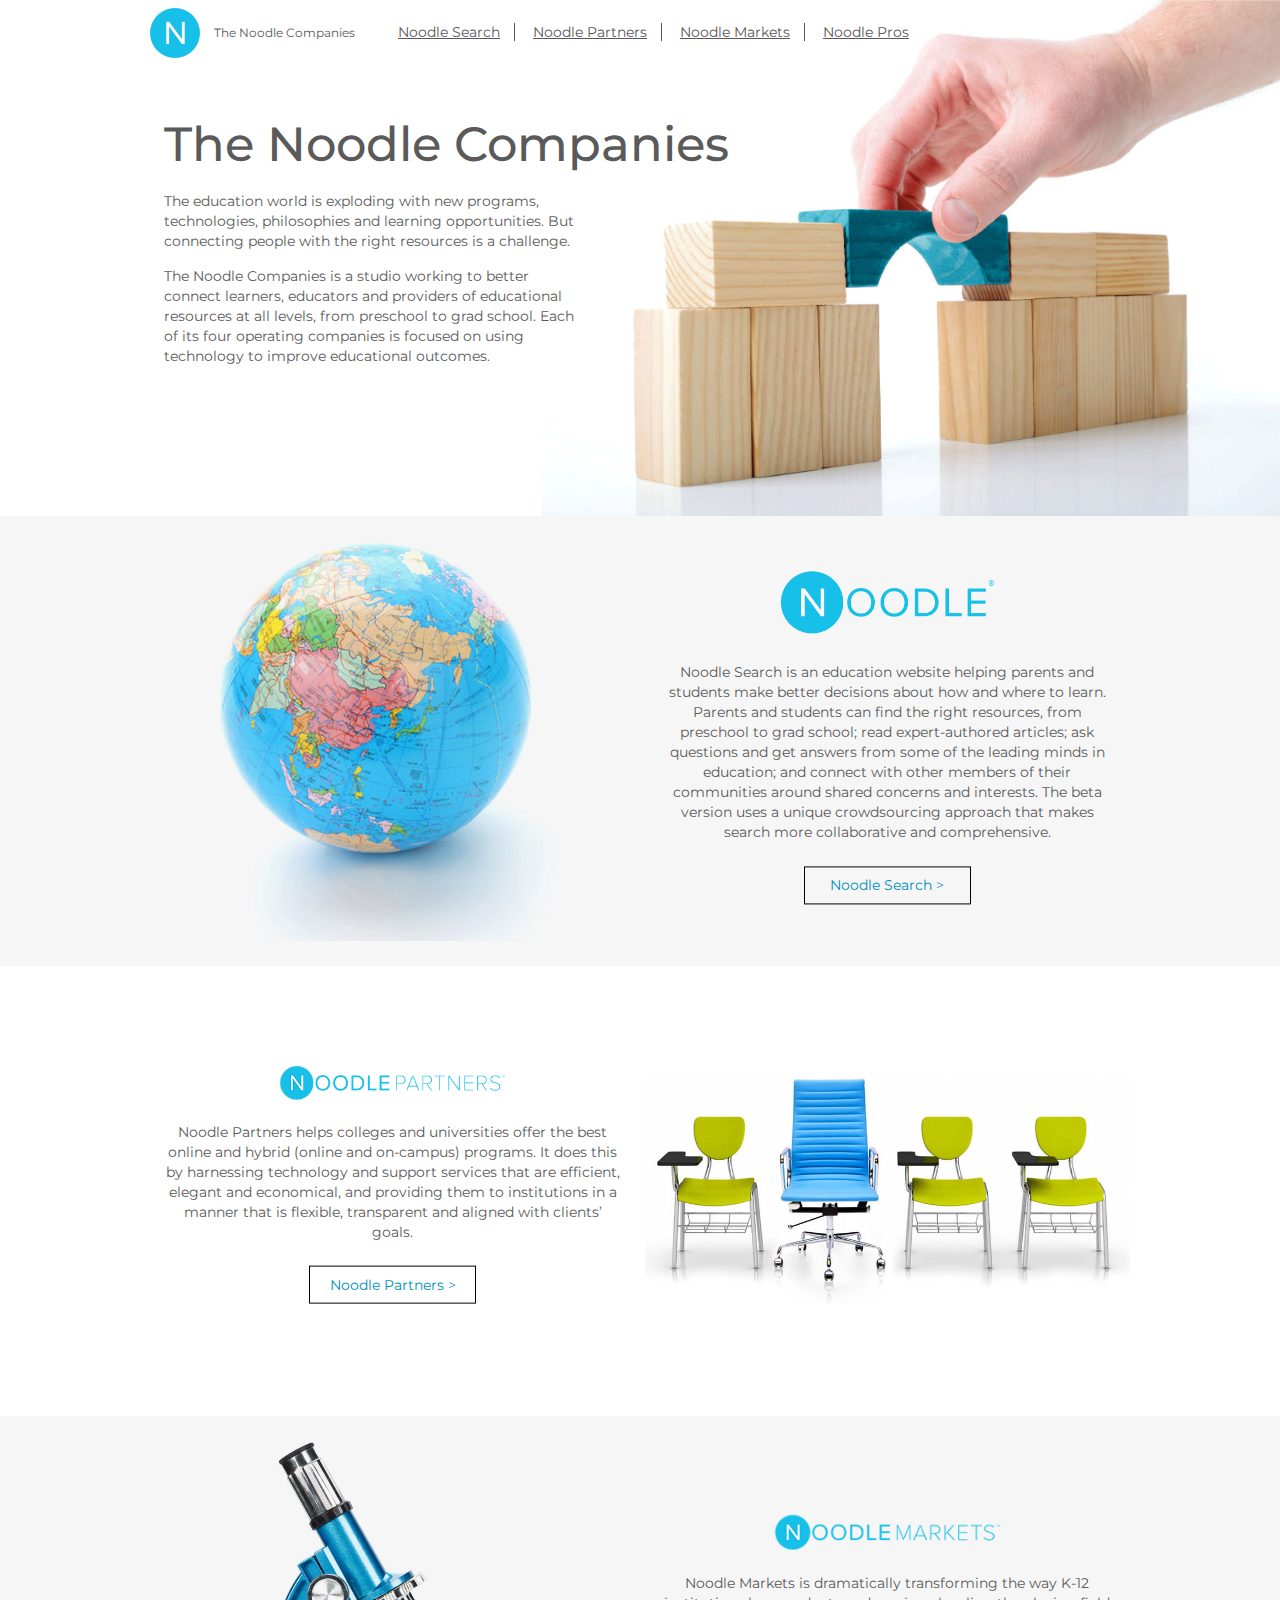
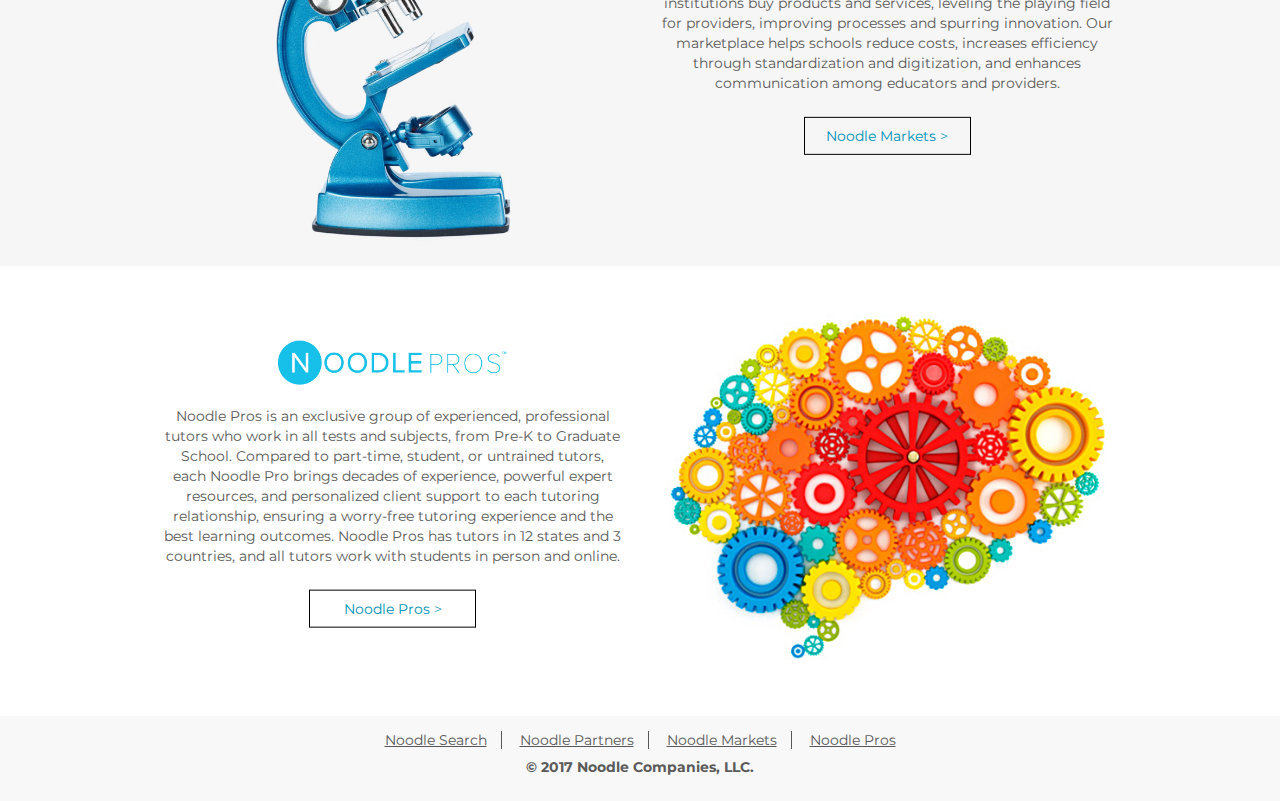
==== commit 62ff0922: "updated logos" ====
--- a/new_index.html
+++ b/new_index.html
@@ -96,7 +96,7 @@
         </div>
         <div class="span6 col copy">
           <div class="vertical-align">
-            <img src="./img/noodleLogo1000px.png" alt="">
+            <img src="./img/noodleMasterLogo.png" alt="">
             <p>Noodle Search is an education website helping parents and students make better decisions about how and where to learn. Parents and students can find the right resources, from preschool to grad school; read expert-authored articles; ask questions and get answers from some of the leading minds in education; and connect with other members of their communities around shared concerns and interests. The beta version uses a unique crowdsourcing approach that makes search more collaborative and comprehensive. </p>
             <div class="cta">
               <a href="https://noodle.com" target='_blank'>Noodle Search ></a>
@@ -110,7 +110,7 @@
       <div class="wrapper">
         <div class="span6 copy">
           <div class="vertical-align">
-            <img src="./img/noodlePartners1000px.png" alt="">
+            <img src="./img/np logo.png" alt="">
             <p>Noodle Partners helps colleges and universities offer the best online and hybrid (online and on-campus) programs.  It does this by harnessing technology and support services that are efficient, elegant and economical, and providing them to institutions in a manner that is flexible, transparent and aligned with clients’ goals. </p>
             <div class="cta">
               <a href="https://noodle-partners.com" target='_blank'>Noodle Partners ></a>
@@ -134,7 +134,7 @@
         </div>
         <div class="span6 col copy">
           <div class="vertical-align">
-            <img src="./img/noodleMarkets1000px.png" alt="">
+            <img src="./img/markets logo.png" alt="">
             <p>Noodle Markets is dramatically transforming the way K-12 institutions buy products and services, leveling the playing field for providers, improving processes and spurring innovation. Our marketplace helps schools reduce costs, increases efficiency through standardization and digitization, and enhances communication among educators and providers. </p>
             <div class="cta">
               <a href="https://noodlemarkets.com" target="_blank">Noodle Markets ></a>
--- a/css/styles.min.css
+++ b/css/styles.min.css
@@ -1 +1 @@
-.span2{width:15.83333%;float:left}.span3{width:24.25%;float:left}.span4{width:32.66667%;float:left}.span5{width:41.08333%;float:left}.span6{width:49.5%;float:left}.span7{width:57.91667%;float:left}.span8{width:66.33333%;float:left}.span9{width:74.75%;float:left}.span10{width:83.16667%;float:left}.span11{width:91.58333%;float:left}.span12{width:100%;float:left}.rel,.vertical-align,.content-section,.noodle-search,.noodle-markets,.noodle-partners,.noodle-pros,.noodle-companies,.navBar,.noodle-search .wrapper .copy,.noodle-markets .wrapper .copy,.noodle-partners .wrapper .copy,.noodle-pros .wrapper .copy,.noodle-companies .wrapper .copy{position:relative}.center,.noodle-search .wrapper .image-col,.noodle-markets .wrapper .image-col,.noodle-partners .wrapper .image-col,.noodle-pros .wrapper .image-col,.noodle-companies .wrapper .image-col,.noodle-search .wrapper .copy,.noodle-markets .wrapper .copy,.noodle-partners .wrapper .copy,.noodle-pros .wrapper .copy,.noodle-companies .wrapper .copy{text-align:center}.right{text-align:right}.abs{position:absolute}.col{margin-left:1%}img{max-width:100%;max-height:100%}.vertical-align{top:50%;transform:translateY(-50%)}.title{margin-bottom:20px;font-size:48px}.inline,.cta,.navBar .logo-container,.navBar .logo-container p,.navBar .navItems,.footer .navItems{display:inline-block}.overflow-hide{overflow:hidden}.content-section,.noodle-search,.noodle-markets,.noodle-partners,.noodle-pros,.noodle-companies{height:50vh;padding:0 17px}.cta{margin:1em 0;border:1px solid black;box-sizing:content-box;width:165px}.cta a{padding:8px 12px;display:block}.cta:hover{background-color:#00bfe7;transition:all .075s linear}.cta:hover a{color:white;text-decoration:none;transition:all .075s linear}.wrapper{max-width:980px;margin:0 auto;height:100%;overflow:hidden}.navBar{padding:8px 14px;max-height:8vh;z-index:2}.navBar .logo-container{width:230px}.navBar .logo-container img{width:50px;margin-right:10px}.navBar .logo-container p{font-size:12px}.navBar .navItems a{padding:0 1em;text-decoration:underline;border-right:1px solid #00bfe7}.navBar .navItems a:last-child{border:none}.noodle-search.noodle-search,.noodle-search.noodle-markets,.noodle-markets.noodle-search,.noodle-markets.noodle-markets,.noodle-partners.noodle-search,.noodle-partners.noodle-markets,.noodle-pros.noodle-search,.noodle-pros.noodle-markets,.noodle-companies.noodle-search,.noodle-companies.noodle-markets{background-color:#F6F6F6}.noodle-search.noodle-companies,.noodle-markets.noodle-companies,.noodle-partners.noodle-companies,.noodle-pros.noodle-companies,.noodle-companies.noodle-companies{max-height:60vh}.noodle-search.noodle-companies .copy,.noodle-markets.noodle-companies .copy,.noodle-partners.noodle-companies .copy,.noodle-pros.noodle-companies .copy,.noodle-companies.noodle-companies .copy{text-align:left}.noodle-search.noodle-companies .copy p,.noodle-markets.noodle-companies .copy p,.noodle-partners.noodle-companies .copy p,.noodle-pros.noodle-companies .copy p,.noodle-companies.noodle-companies .copy p{margin-bottom:15px}.noodle-search .wrapper,.noodle-markets .wrapper,.noodle-partners .wrapper,.noodle-pros .wrapper,.noodle-companies .wrapper{padding:2% 0}.noodle-search .wrapper .image-col,.noodle-markets .wrapper .image-col,.noodle-partners .wrapper .image-col,.noodle-pros .wrapper .image-col,.noodle-companies .wrapper .image-col{height:100%;overflow:hidden}.noodle-search .wrapper .image-col .vertical-align,.noodle-markets .wrapper .image-col .vertical-align,.noodle-partners .wrapper .image-col .vertical-align,.noodle-pros .wrapper .image-col .vertical-align,.noodle-companies .wrapper .image-col .vertical-align{height:100%}.noodle-search .wrapper .image-col .vertical-align img,.noodle-markets .wrapper .image-col .vertical-align img,.noodle-partners .wrapper .image-col .vertical-align img,.noodle-pros .wrapper .image-col .vertical-align img,.noodle-companies .wrapper .image-col .vertical-align img{max-height:100%;object-fit:contain}.noodle-search .wrapper .copy,.noodle-markets .wrapper .copy,.noodle-partners .wrapper .copy,.noodle-pros .wrapper .copy,.noodle-companies .wrapper .copy{padding:.5em 1em;height:100%}.noodle-search .wrapper .copy img,.noodle-markets .wrapper .copy img,.noodle-partners .wrapper .copy img,.noodle-pros .wrapper .copy img,.noodle-companies .wrapper .copy img{width:50%;margin-bottom:1.5em}.footer{background-color:#f8f8f8;padding:1em 0}.footer .navItems{padding-bottom:.5em}.footer .navItems a{padding:0 1em;text-decoration:underline;border-right:1px solid #00bfe7}.footer .navItems a:last-child{border:none}.footer .copyright p{font-weight:bold}@media screen and (max-width: 900px){.span6,.span8{width:100%}.title{text-align:center;font-size:42px}.vertical-align{top:0;transform:translateY(0)}.copy p{font-size:14px}.copy img{width:175px !important}.content-section,.noodle-search,.noodle-markets,.noodle-partners,.noodle-pros,.noodle-companies{height:auto}.image-col img{display:none}.building-block{display:none}#pros,#companies{background-size:contain;background-repeat:no-repeat;background-position:right center}#markets,#search{background-size:contain;background-repeat:no-repeat;background-position:left center}#partners{background-image:url("../img/chairs.jpg");background-size:contain;background-repeat:no-repeat;background-position:600% center}#pros{background-image:url("../img/brain.jpg")}#companies{background-image:url("../img/blue-block.png")}#markets{background-image:url("../img/microscope.jpg")}#search{background-image:url("../img/globe-gray.jpg")}#partners:before,#pros:before,#companies:before{content:'';background-color:rgba(255,255,255,0.875);position:absolute;width:100%;height:100%;top:0;left:0}#search:before,#markets:before{content:'';background-color:rgba(248,248,248,0.825);position:absolute;width:100%;height:100%;top:0;left:0}}
+.span2{width:15.83333%;float:left}.span3{width:24.25%;float:left}.span4{width:32.66667%;float:left}.span5{width:41.08333%;float:left}.span6{width:49.5%;float:left}.span7{width:57.91667%;float:left}.span8{width:66.33333%;float:left}.span9{width:74.75%;float:left}.span10{width:83.16667%;float:left}.span11{width:91.58333%;float:left}.span12{width:100%;float:left}.rel,.vertical-align,.content-section,.noodle-search,.noodle-markets,.noodle-partners,.noodle-pros,.noodle-companies,.navBar,.noodle-search .wrapper .copy,.noodle-markets .wrapper .copy,.noodle-partners .wrapper .copy,.noodle-pros .wrapper .copy,.noodle-companies .wrapper .copy{position:relative}.center,.noodle-search .wrapper .image-col,.noodle-markets .wrapper .image-col,.noodle-partners .wrapper .image-col,.noodle-pros .wrapper .image-col,.noodle-companies .wrapper .image-col,.noodle-search .wrapper .copy,.noodle-markets .wrapper .copy,.noodle-partners .wrapper .copy,.noodle-pros .wrapper .copy,.noodle-companies .wrapper .copy{text-align:center}.right{text-align:right}.abs{position:absolute}.col{margin-left:1%}img{max-width:100%;max-height:100%}.vertical-align{top:50%;transform:translateY(-50%)}.title{margin-bottom:20px;font-size:48px}.inline,.cta,.navBar .logo-container,.navBar .logo-container p,.navBar .navItems,.footer .navItems{display:inline-block}.overflow-hide{overflow:hidden}.content-section,.noodle-search,.noodle-markets,.noodle-partners,.noodle-pros,.noodle-companies{height:50vh;padding:0 17px}.cta{margin:1em 0;border:1px solid black;box-sizing:content-box;width:165px}.cta a{padding:8px 12px;display:block}.cta:hover{background-color:#00bfe7;transition:all .075s linear}.cta:hover a{color:white;text-decoration:none;transition:all .075s linear}.wrapper{max-width:980px;margin:0 auto;height:100%;overflow:hidden}.navBar{padding:8px 14px;max-height:8vh;z-index:2}.navBar .logo-container{width:230px}.navBar .logo-container img{width:50px;margin-right:10px}.navBar .logo-container p{font-size:12px}.navBar .navItems a{padding:0 1em;text-decoration:underline;color:#58585B;border-right:1px solid #58585B}.navBar .navItems a:last-child{border:none}.noodle-search.noodle-search,.noodle-search.noodle-markets,.noodle-markets.noodle-search,.noodle-markets.noodle-markets,.noodle-partners.noodle-search,.noodle-partners.noodle-markets,.noodle-pros.noodle-search,.noodle-pros.noodle-markets,.noodle-companies.noodle-search,.noodle-companies.noodle-markets{background-color:#F6F6F6}.noodle-search.noodle-companies,.noodle-markets.noodle-companies,.noodle-partners.noodle-companies,.noodle-pros.noodle-companies,.noodle-companies.noodle-companies{max-height:60vh}.noodle-search.noodle-companies .copy,.noodle-markets.noodle-companies .copy,.noodle-partners.noodle-companies .copy,.noodle-pros.noodle-companies .copy,.noodle-companies.noodle-companies .copy{text-align:left}.noodle-search.noodle-companies .copy p,.noodle-markets.noodle-companies .copy p,.noodle-partners.noodle-companies .copy p,.noodle-pros.noodle-companies .copy p,.noodle-companies.noodle-companies .copy p{margin-bottom:15px}.noodle-search .wrapper,.noodle-markets .wrapper,.noodle-partners .wrapper,.noodle-pros .wrapper,.noodle-companies .wrapper{padding:2% 0}.noodle-search .wrapper .image-col,.noodle-markets .wrapper .image-col,.noodle-partners .wrapper .image-col,.noodle-pros .wrapper .image-col,.noodle-companies .wrapper .image-col{height:100%;overflow:hidden}.noodle-search .wrapper .image-col .vertical-align,.noodle-markets .wrapper .image-col .vertical-align,.noodle-partners .wrapper .image-col .vertical-align,.noodle-pros .wrapper .image-col .vertical-align,.noodle-companies .wrapper .image-col .vertical-align{height:100%}.noodle-search .wrapper .image-col .vertical-align img,.noodle-markets .wrapper .image-col .vertical-align img,.noodle-partners .wrapper .image-col .vertical-align img,.noodle-pros .wrapper .image-col .vertical-align img,.noodle-companies .wrapper .image-col .vertical-align img{max-height:100%;object-fit:contain}.noodle-search .wrapper .copy,.noodle-markets .wrapper .copy,.noodle-partners .wrapper .copy,.noodle-pros .wrapper .copy,.noodle-companies .wrapper .copy{padding:.5em 1em;height:100%}.noodle-search .wrapper .copy img,.noodle-markets .wrapper .copy img,.noodle-partners .wrapper .copy img,.noodle-pros .wrapper .copy img,.noodle-companies .wrapper .copy img{width:50%;margin-bottom:1.5em}.footer{background-color:#f8f8f8;padding:1em 0}.footer .navItems{padding-bottom:.5em}.footer .navItems a{padding:0 1em;text-decoration:underline;border-right:1px solid #58585B;color:#58585B}.footer .navItems a:last-child{border:none}.footer .copyright p{font-weight:bold}@media screen and (max-width: 780px){.span6,.span8{width:100%}.title{text-align:center;font-size:42px}.vertical-align{top:0;transform:translateY(0)}.copy p{font-size:14px}.copy img{width:175px !important}.content-section,.noodle-search,.noodle-markets,.noodle-partners,.noodle-pros,.noodle-companies{height:auto}.image-col img{display:none}.building-block{display:none}#pros,#companies{background-size:contain;background-repeat:no-repeat;background-position:right center}#markets,#search{background-size:contain;background-repeat:no-repeat;background-position:left center}#partners{background-image:url("../img/chairs.jpg");background-size:contain;background-repeat:no-repeat;background-position:600% center}#pros{background-image:url("../img/brain.jpg")}#companies{background-image:url("../img/blue-block.png")}#markets{background-image:url("../img/microscope.jpg")}#search{background-image:url("../img/globe-gray.jpg")}#partners:before,#pros:before,#companies:before{content:'';background-color:rgba(255,255,255,0.875);position:absolute;width:100%;height:100%;top:0;left:0}#search:before,#markets:before{content:'';background-color:rgba(248,248,248,0.825);position:absolute;width:100%;height:100%;top:0;left:0}.navBar .navItems{display:none}}
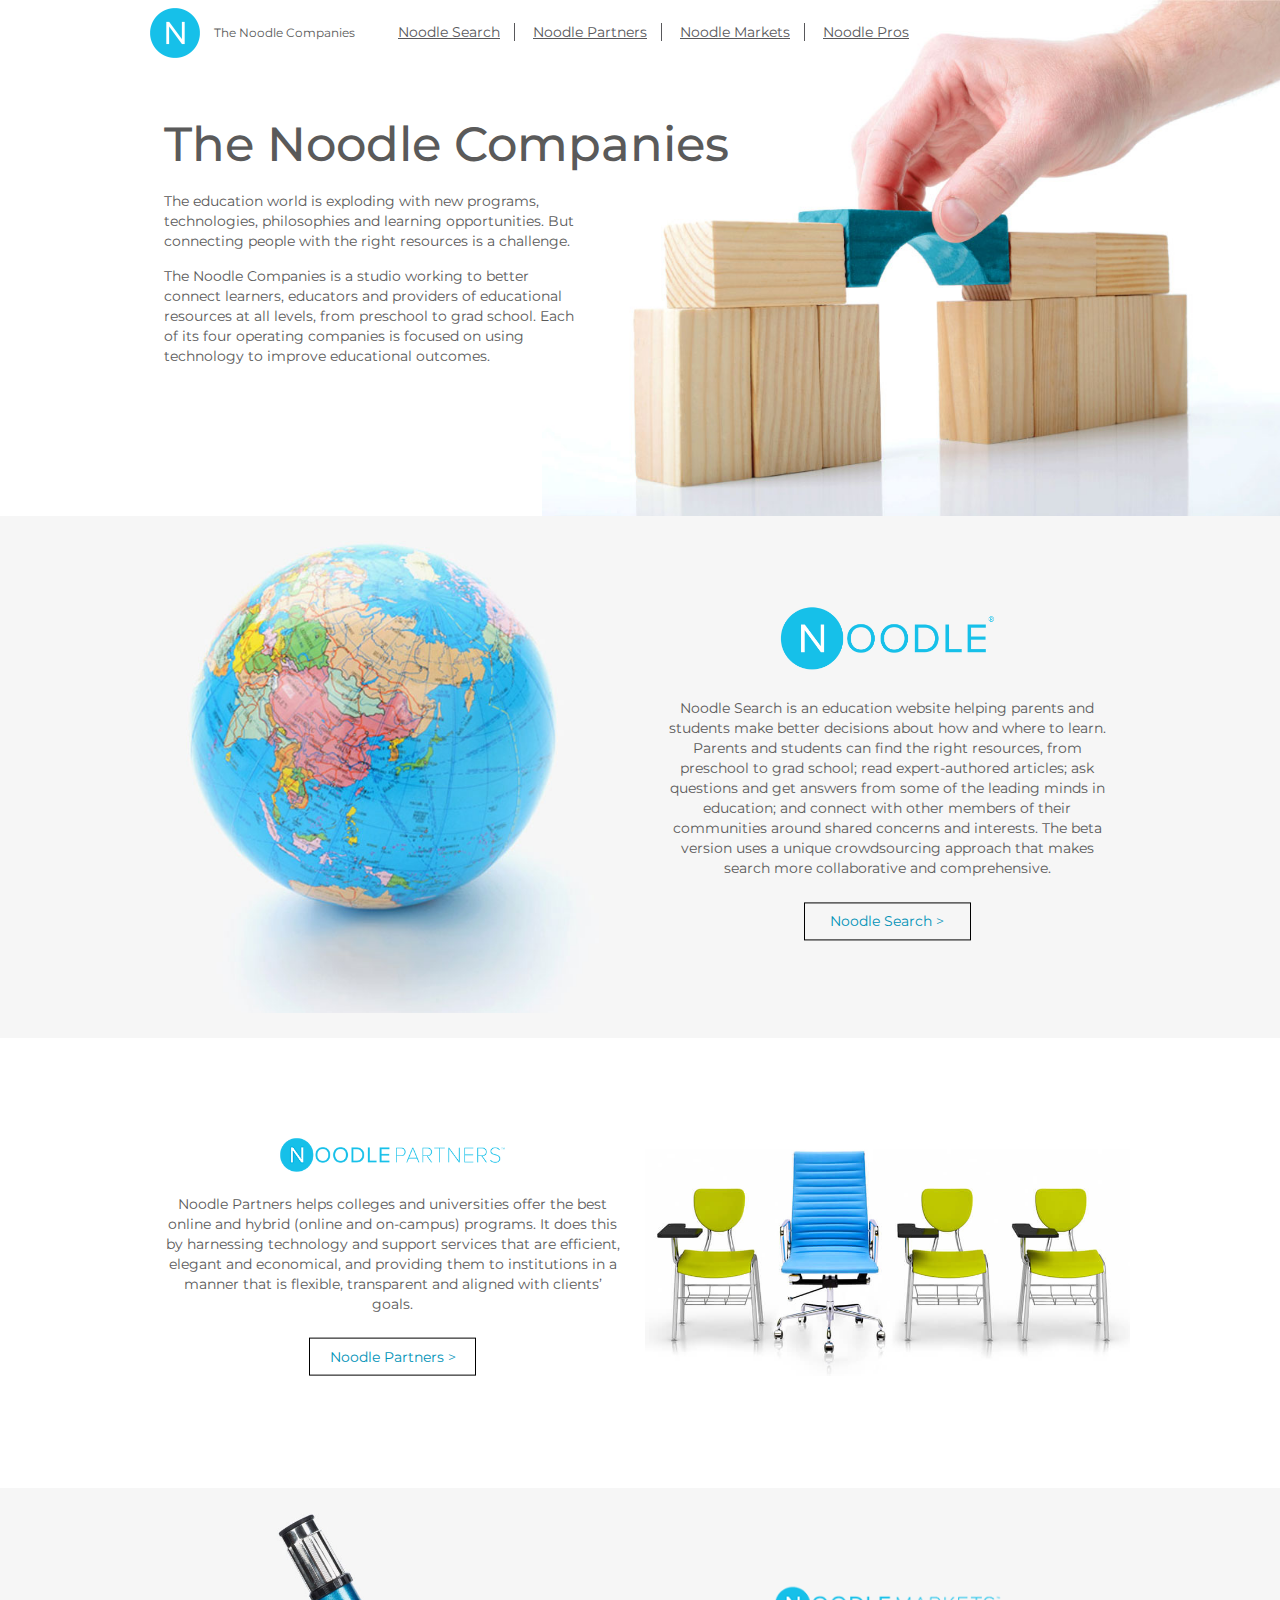
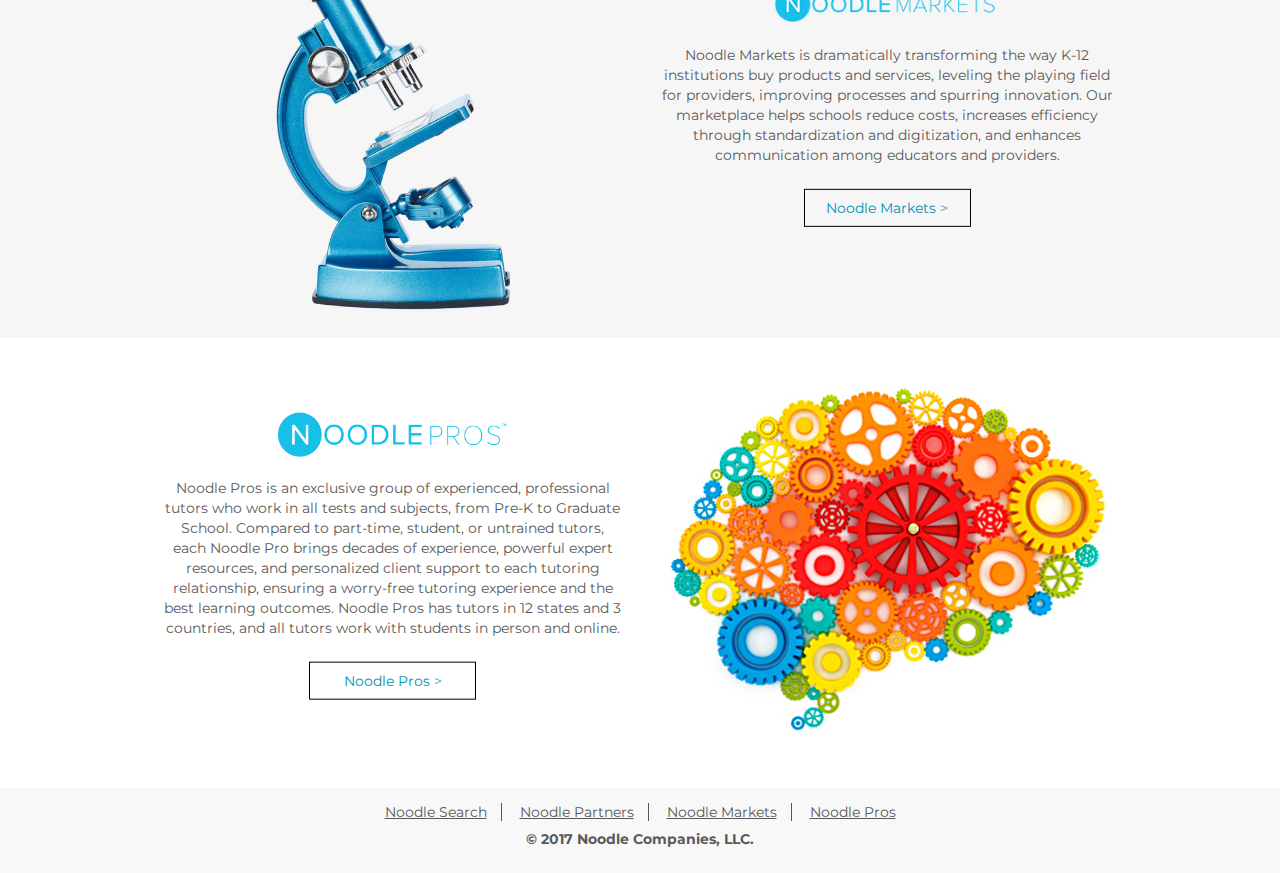
==== commit 8b5cb312: "Update new_index.html" ====
--- a/new_index.html
+++ b/new_index.html
@@ -28,7 +28,7 @@
     <link href='https://fonts.googleapis.com/css?family=Montserrat:400,700' rel='stylesheet' type='text/css'>
     <!-- Bootstrap core CSS -->
     <link href="./css/bootstrap.min.css" rel="stylesheet">
-    <link rel="stylesheet" href="./css/styles.min.css">
+    <link rel="stylesheet" href="./css/styles.css">
     <!-- HTML5 shim and Respond.js for IE8 support of HTML5 elements and media queries -->
     <!--[if lt IE 9]>
       <script src="https://oss.maxcdn.com/html5shiv/3.7.2/html5shiv.min.js"></script>
--- a/css/styles.css
+++ b/css/styles.css
@@ -0,0 +1,323 @@
+.span2 {
+  width: 15.83333%;
+  float: left;
+}
+
+.span3 {
+  width: 24.25%;
+  float: left;
+}
+
+.span4 {
+  width: 32.66667%;
+  float: left;
+}
+
+.span5 {
+  width: 41.08333%;
+  float: left;
+}
+
+.span6 {
+  width: 49.5%;
+  float: left;
+}
+
+.span7 {
+  width: 57.91667%;
+  float: left;
+}
+
+.span8 {
+  width: 66.33333%;
+  float: left;
+}
+
+.span9 {
+  width: 74.75%;
+  float: left;
+}
+
+.span10 {
+  width: 83.16667%;
+  float: left;
+}
+
+.span11 {
+  width: 91.58333%;
+  float: left;
+}
+
+.span12 {
+  width: 100%;
+  float: left;
+}
+
+.rel, .vertical-align, .content-section, .noodle-search, .noodle-markets, .noodle-partners, .noodle-pros, .noodle-companies, .navBar, .noodle-search .wrapper .copy, .noodle-markets .wrapper .copy, .noodle-partners .wrapper .copy, .noodle-pros .wrapper .copy, .noodle-companies .wrapper .copy {
+  position: relative;
+}
+
+.center, .noodle-search .wrapper .image-col, .noodle-markets .wrapper .image-col, .noodle-partners .wrapper .image-col, .noodle-pros .wrapper .image-col, .noodle-companies .wrapper .image-col, .noodle-search .wrapper .copy, .noodle-markets .wrapper .copy, .noodle-partners .wrapper .copy, .noodle-pros .wrapper .copy, .noodle-companies .wrapper .copy {
+  text-align: center;
+}
+
+.right {
+  text-align: right;
+}
+
+.abs {
+  position: absolute;
+}
+
+.col {
+  margin-left: 1%;
+}
+
+img {
+  max-width: 100%;
+  max-height: 100%;
+}
+
+.vertical-align {
+  top: 50%;
+  transform: translateY(-50%);
+}
+
+.title {
+  margin-bottom: 20px;
+  font-size: 48px;
+}
+
+.inline, .cta, .navBar .logo-container, .navBar .logo-container p, .navBar .navItems, .footer .navItems {
+  display: inline-block;
+}
+
+.overflow-hide {
+  overflow: hidden;
+}
+
+.noodle-search {
+  height: 58vh;
+  padding: 0 17px;
+}
+
+.content-section, .noodle-markets, .noodle-partners, .noodle-pros, .noodle-companies {
+  height: 50vh;
+  padding: 0 17px;
+}
+
+.cta {
+  margin: 1em 0;
+  border: 1px solid black;
+  box-sizing: content-box;
+  width: 165px;
+}
+
+.cta a {
+  padding: 8px 12px;
+  display: block;
+}
+
+.cta:hover {
+  background-color: #00bfe7;
+  transition: all .075s linear;
+}
+
+.cta:hover a {
+  color: white;
+  text-decoration: none;
+  transition: all .075s linear;
+}
+
+.wrapper {
+  max-width: 980px;
+  margin: 0 auto;
+  height: 100%;
+  overflow: hidden;
+}
+
+.navBar {
+  padding: 8px 14px;
+  max-height: 8vh;
+  z-index: 2;
+}
+
+.navBar .logo-container {
+  width: 230px;
+}
+
+.navBar .logo-container img {
+  width: 50px;
+  margin-right: 10px;
+}
+
+.navBar .logo-container p {
+  font-size: 12px;
+}
+
+.navBar .navItems a {
+  padding: 0 1em;
+  text-decoration: underline;
+  color: #58585B;
+  border-right: 1px solid #58585B;
+}
+
+.navBar .navItems a:last-child {
+  border: none;
+}
+
+.noodle-search.noodle-search, .noodle-search.noodle-markets, .noodle-markets.noodle-search, .noodle-markets.noodle-markets, .noodle-partners.noodle-search, .noodle-partners.noodle-markets, .noodle-pros.noodle-search, .noodle-pros.noodle-markets, .noodle-companies.noodle-search, .noodle-companies.noodle-markets {
+  background-color: #F6F6F6;
+}
+
+.noodle-search.noodle-companies, .noodle-markets.noodle-companies, .noodle-partners.noodle-companies, .noodle-pros.noodle-companies, .noodle-companies.noodle-companies {
+  max-height: 60vh;
+}
+
+.noodle-search.noodle-companies .copy, .noodle-markets.noodle-companies .copy, .noodle-partners.noodle-companies .copy, .noodle-pros.noodle-companies .copy, .noodle-companies.noodle-companies .copy {
+  text-align: left;
+}
+
+.noodle-search.noodle-companies .copy p, .noodle-markets.noodle-companies .copy p, .noodle-partners.noodle-companies .copy p, .noodle-pros.noodle-companies .copy p, .noodle-companies.noodle-companies .copy p {
+  margin-bottom: 15px;
+}
+
+.noodle-search .wrapper, .noodle-markets .wrapper, .noodle-partners .wrapper, .noodle-pros .wrapper, .noodle-companies .wrapper {
+  padding: 2% 0;
+}
+
+.noodle-search .wrapper .image-col, .noodle-markets .wrapper .image-col, .noodle-partners .wrapper .image-col, .noodle-pros .wrapper .image-col, .noodle-companies .wrapper .image-col {
+  height: 100%;
+  overflow: hidden;
+}
+
+.noodle-search .wrapper .image-col .vertical-align, .noodle-markets .wrapper .image-col .vertical-align, .noodle-partners .wrapper .image-col .vertical-align, .noodle-pros .wrapper .image-col .vertical-align, .noodle-companies .wrapper .image-col .vertical-align {
+  height: 100%;
+}
+
+.noodle-search .wrapper .image-col .vertical-align img, .noodle-markets .wrapper .image-col .vertical-align img, .noodle-partners .wrapper .image-col .vertical-align img, .noodle-pros .wrapper .image-col .vertical-align img, .noodle-companies .wrapper .image-col .vertical-align img {
+  max-height: 100%;
+  object-fit: contain;
+}
+
+.noodle-search .wrapper .copy, .noodle-markets .wrapper .copy, .noodle-partners .wrapper .copy, .noodle-pros .wrapper .copy, .noodle-companies .wrapper .copy {
+  padding: .5em 1em;
+  height: 100%;
+}
+
+.noodle-search .wrapper .copy img, .noodle-markets .wrapper .copy img, .noodle-partners .wrapper .copy img, .noodle-pros .wrapper .copy img, .noodle-companies .wrapper .copy img {
+  width: 50%;
+  margin-bottom: 1.5em;
+}
+
+.footer {
+  background-color: #f8f8f8;
+  padding: 1em 0;
+}
+
+.footer .navItems {
+  padding-bottom: .5em;
+}
+
+.footer .navItems a {
+  padding: 0 1em;
+  text-decoration: underline;
+  border-right: 1px solid #58585B;
+  color: #58585B;
+}
+
+.footer .navItems a:last-child {
+  border: none;
+}
+
+.footer .copyright p {
+  font-weight: bold;
+}
+
+@media screen and (max-width: 780px) {
+  .span6, .span8 {
+    width: 100%;
+  }
+  .title {
+    text-align: center;
+    font-size: 42px;
+  }
+  .vertical-align {
+    top: 0;
+    transform: translateY(0);
+  }
+  .copy p {
+    font-size: 14px;
+  }
+  .copy img {
+    width: 175px !important;
+  }
+  .content-section, .noodle-search, .noodle-markets, .noodle-partners, .noodle-pros, .noodle-companies {
+    height: auto;
+  }
+  .image-col img {
+    display: none;
+  }
+  .building-block {
+    display: none;
+  }
+  #pros, #companies {
+    background-size: contain;
+    background-repeat: no-repeat;
+    background-position: right center;
+  }
+  #markets, #search {
+    background-size: contain;
+    background-repeat: no-repeat;
+    background-position: left center;
+  }
+  #partners {
+    background-image: url("../img/chairs.jpg");
+    background-size: contain;
+    background-repeat: no-repeat;
+    background-position: 600% center;
+  }
+  #pros {
+    background-image: url("../img/brain.jpg");
+  }
+  #companies {
+    background-image: url("../img/blue-block.png");
+  }
+  #markets {
+    background-image: url("../img/microscope.jpg");
+  }
+  #search {
+    background-image: url("../img/globe-gray.jpg");
+  }
+  #partners:before, #pros:before, #companies:before {
+    content: '';
+    background-color: rgba(255, 255, 255, 0.875);
+    position: absolute;
+    width: 100%;
+    height: 100%;
+    top: 0;
+    left: 0;
+  }
+  #search:before, #markets:before {
+    content: '';
+    background-color: rgba(248, 248, 248, 0.825);
+    position: absolute;
+    width: 100%;
+    height: 100%;
+    top: 0;
+    left: 0;
+  }
+  .navBar .navItems {
+    display: none;
+  }
+}
+
+/*FOR MOBILE VIEW TRY THIS BEFORE + ADD APPROPRIATE BG IMAGE
+content: '';
+background-color: rgba(248,248,248,.875);
+position: absolute;
+width: 100%;
+height: 100%;
+top: 0;
+left: 0;
+*/
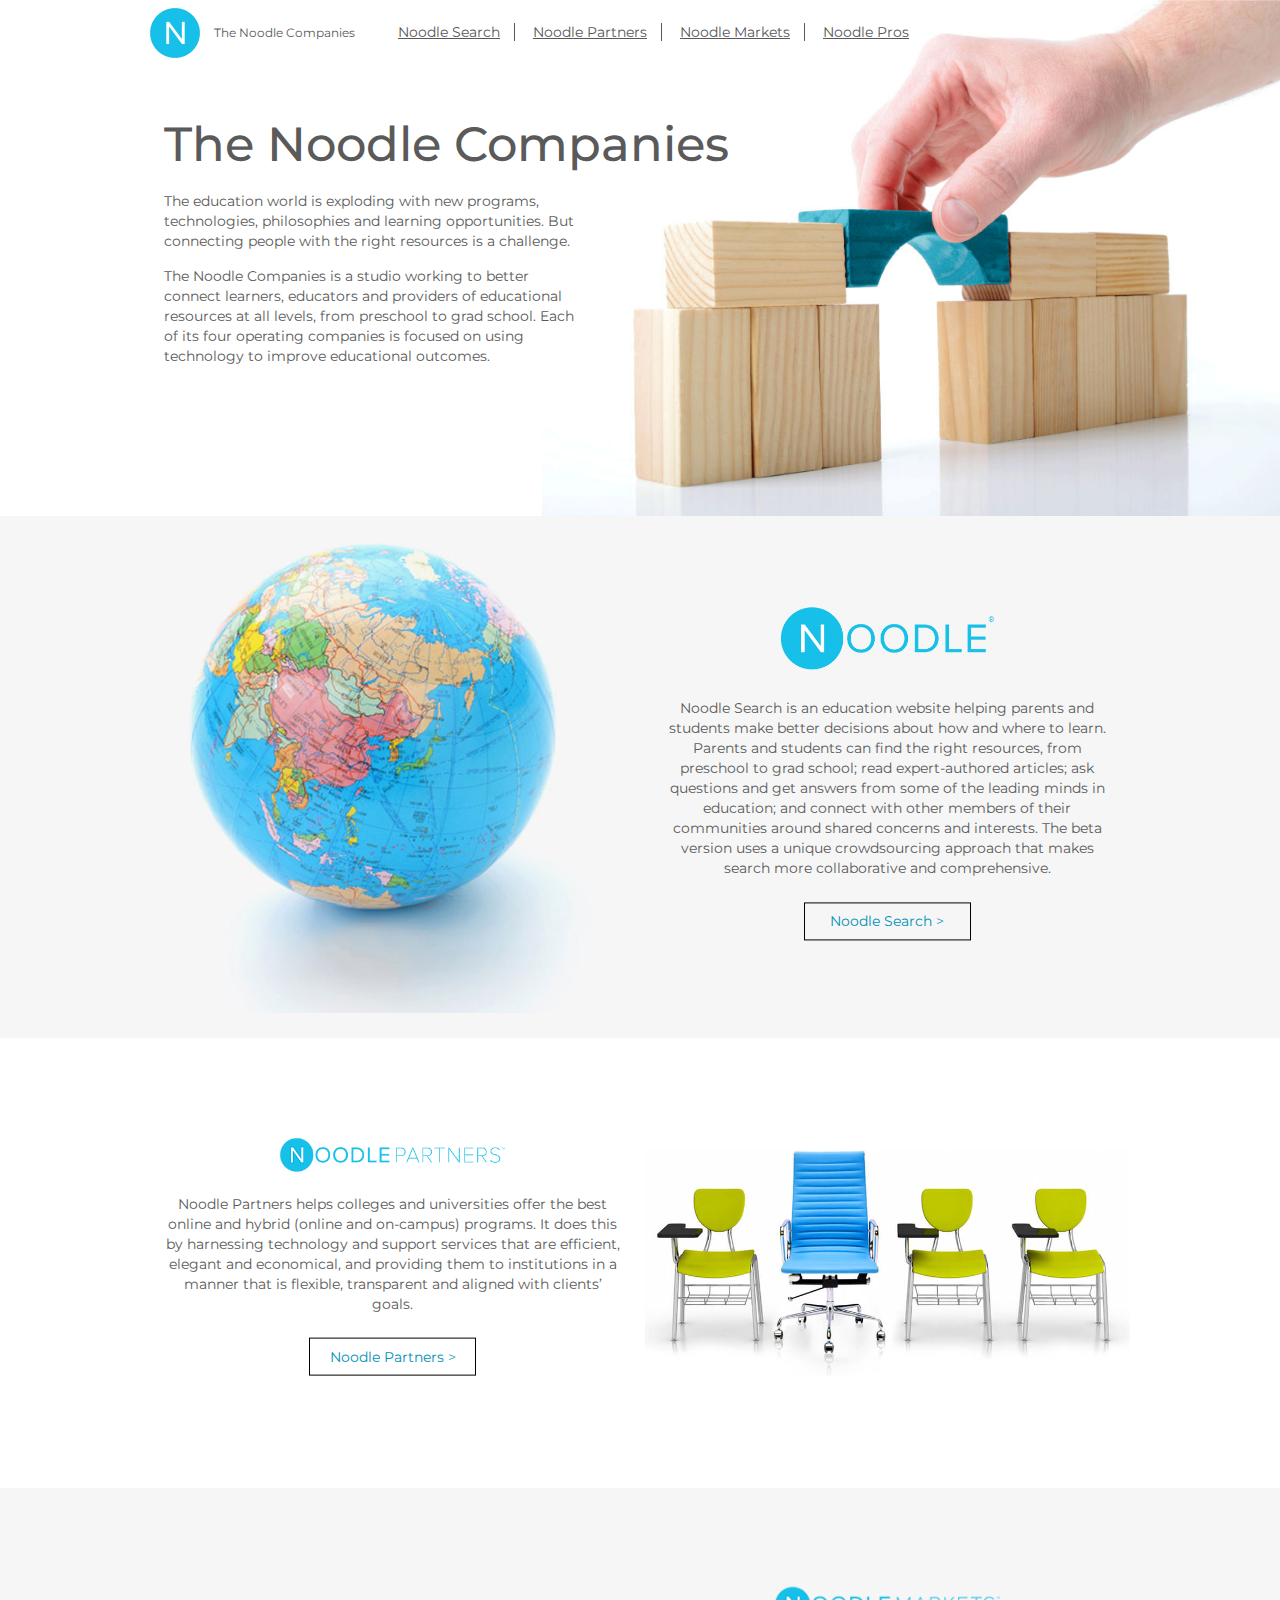
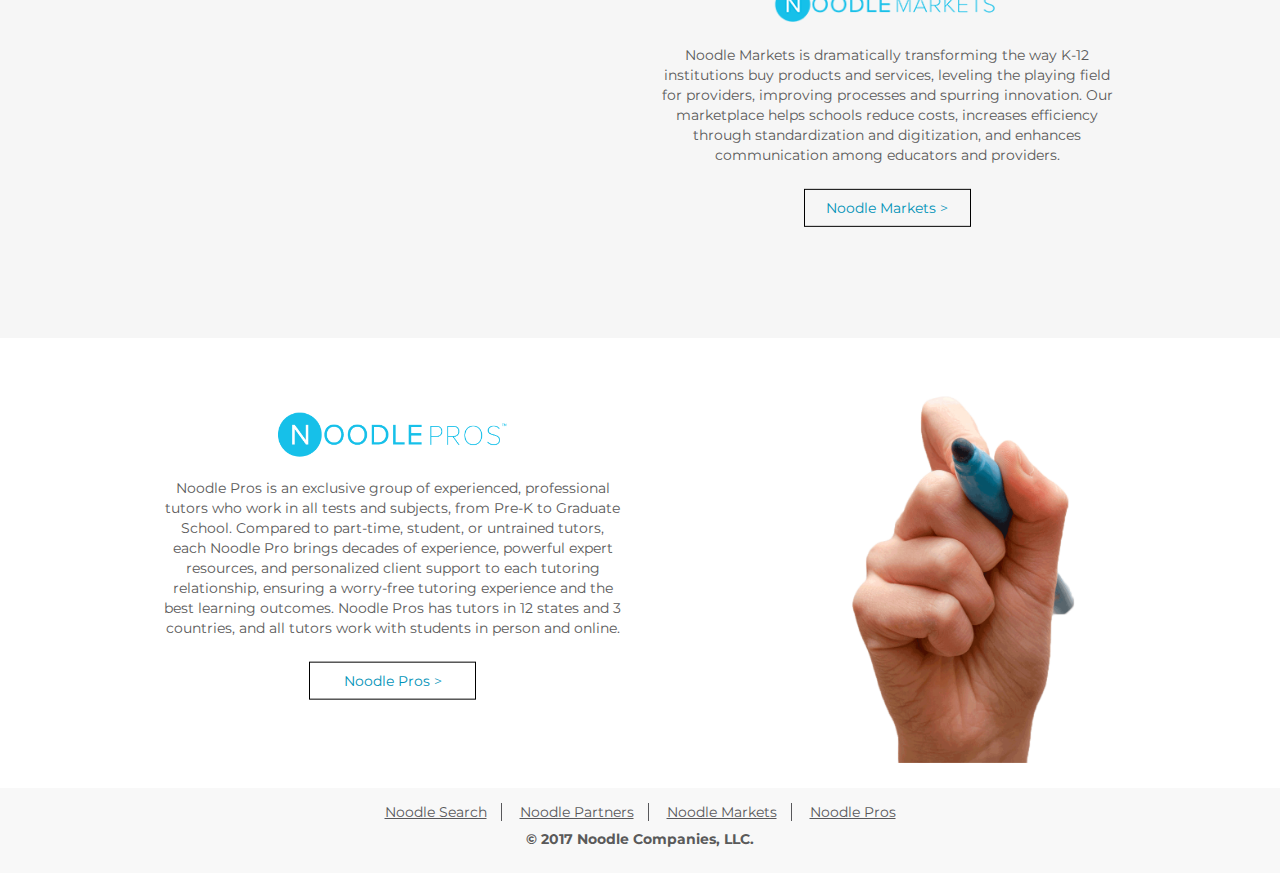
==== commit 1bca4e40: "Update new_index.html" ====
--- a/new_index.html
+++ b/new_index.html
@@ -129,7 +129,7 @@
       <div class="wrapper">
         <div class="span6 image-col">
           <div class="vertical-align">
-            <img src="./img/microscope.jpg" alt="">
+            <img src="./img/backpack.png" alt="">
           </div>
         </div>
         <div class="span6 col copy">
@@ -157,7 +157,7 @@
         </div>
         <div class="span6 col image-col">
           <div class="vertical-align">
-            <img style="padding:5%" src="./img/brain.jpg" alt="">
+            <img src="./img/pen.png" alt="">
           </div>
         </div>
       </div>
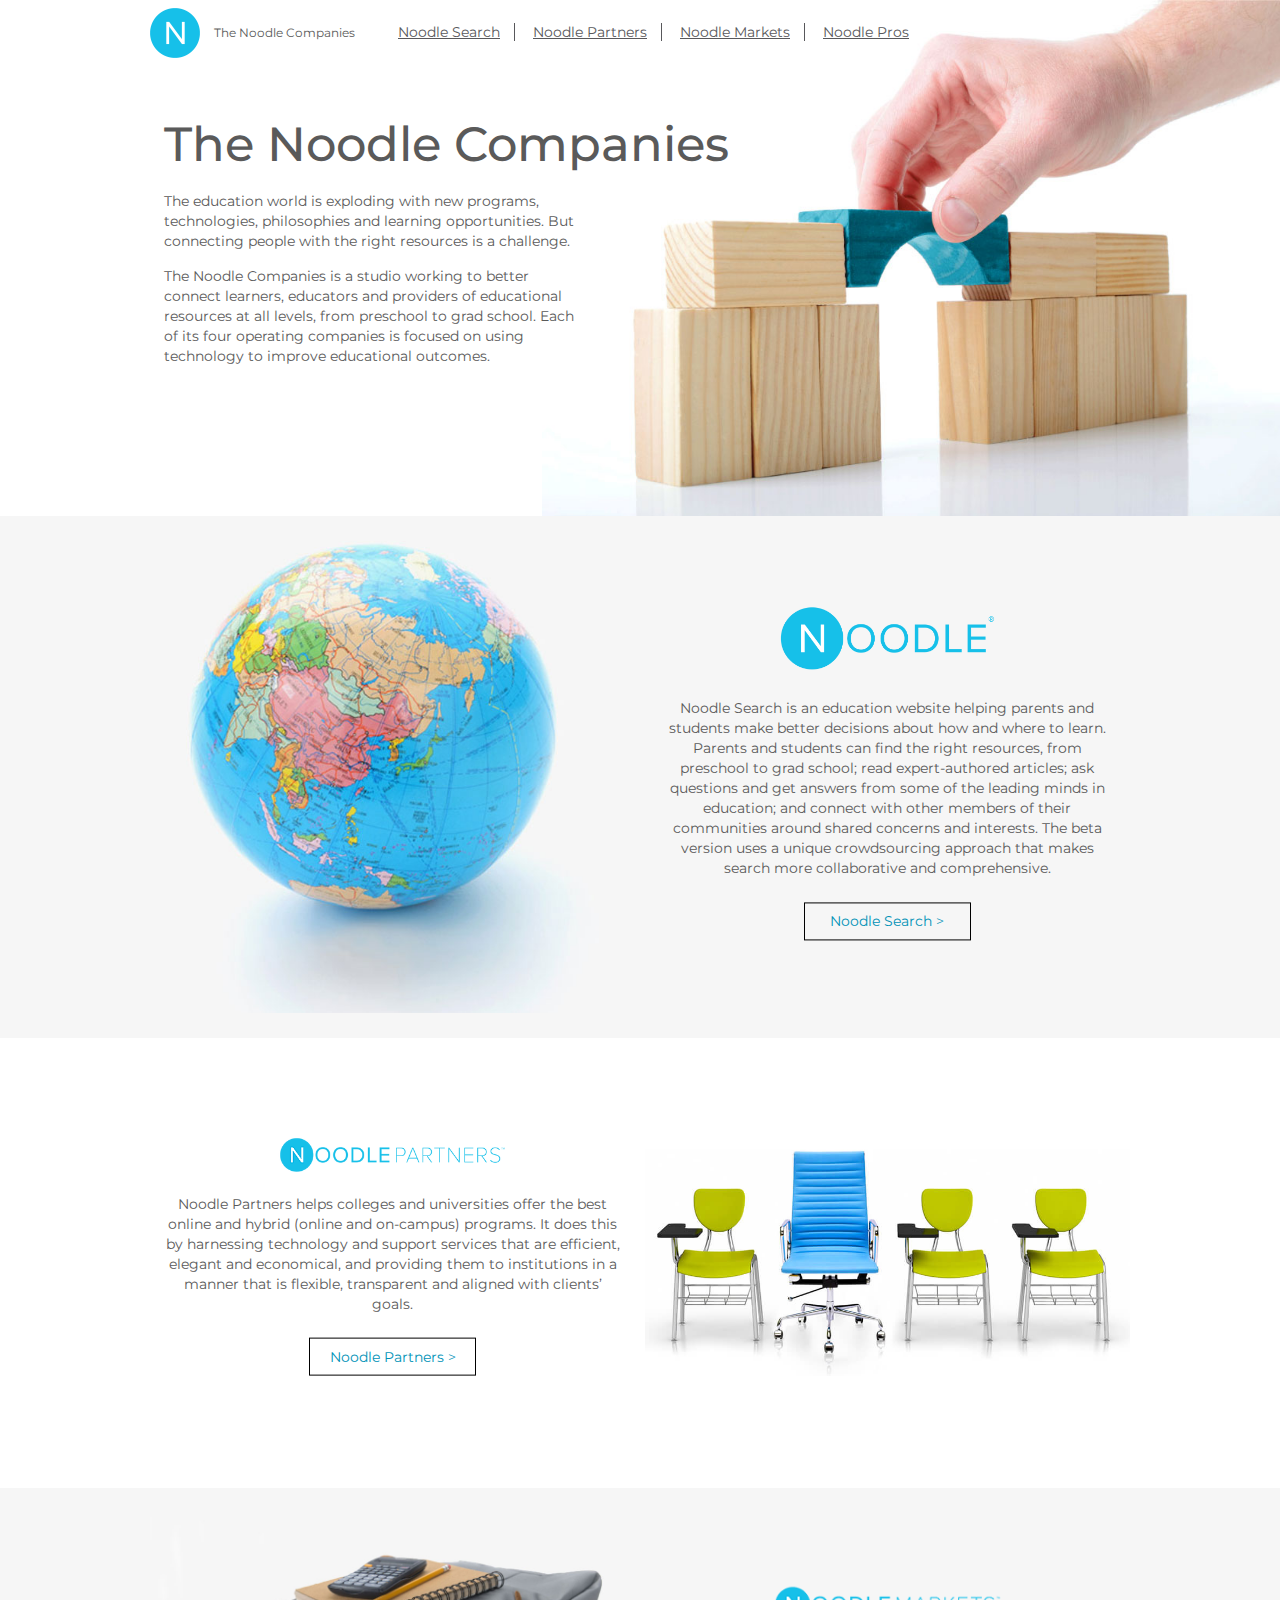
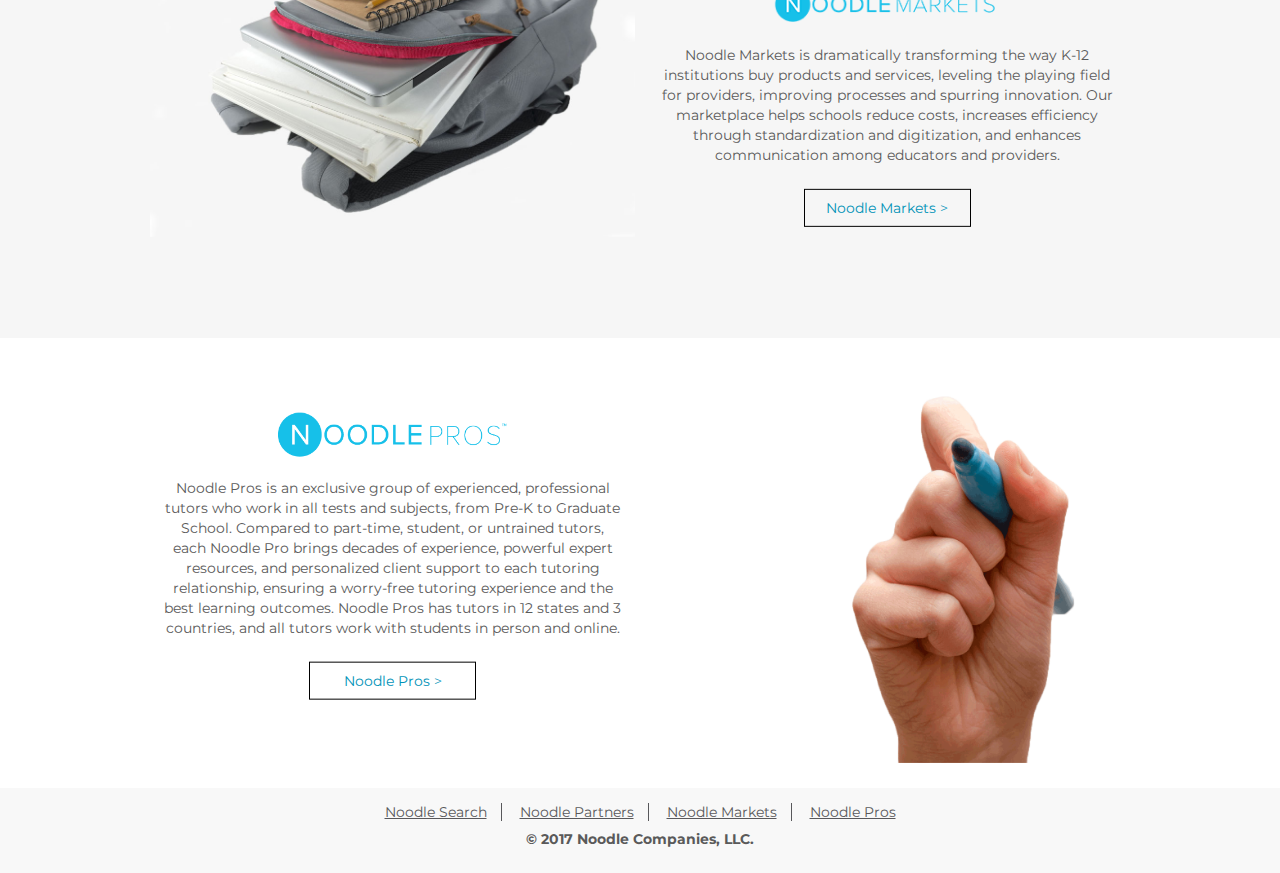
==== commit afdb618d: "Update new_index.html" ====
--- a/new_index.html
+++ b/new_index.html
@@ -129,7 +129,7 @@
       <div class="wrapper">
         <div class="span6 image-col">
           <div class="vertical-align">
-            <img src="./img/backpack.png" alt="">
+            <img src="./img/backpack.jpg" alt="">
           </div>
         </div>
         <div class="span6 col copy">
